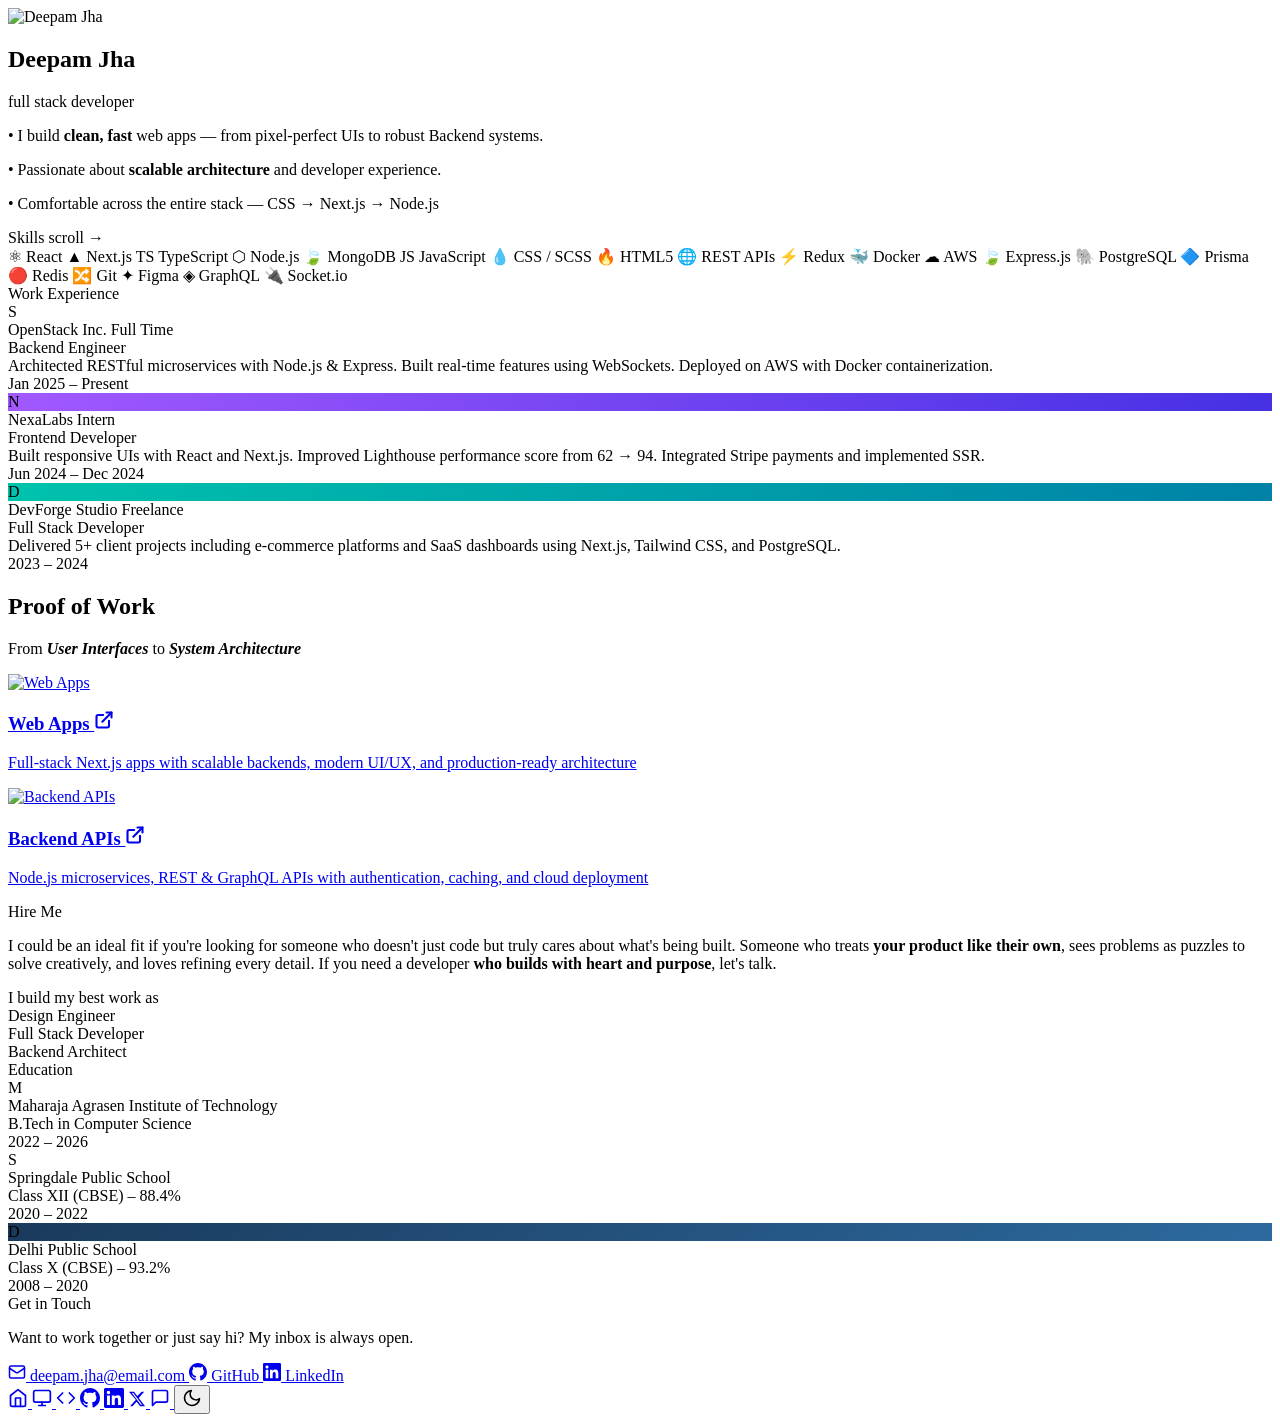
==== index.html @ 487c2f8c "feat: add index.html — portfolio main page structure" ====
<!DOCTYPE html>
<html lang="en">
<head>
  <meta charset="UTF-8" />
  <meta name="viewport" content="width=device-width, initial-scale=1.0"/>
  <title>Deepam Jha – Full Stack Developer</title>
  <meta name="description" content="Deepam Jha – Full Stack Developer specializing in CSS, React, Next.js, Node.js, and backend systems. Building clean, fast, and scalable web experiences."/>
  <link rel="preconnect" href="https://fonts.googleapis.com"/>
  <link rel="preconnect" href="https://fonts.gstatic.com" crossorigin/>
  <link href="https://fonts.googleapis.com/css2?family=Inter:wght@300;400;500;600;700;800;900&family=JetBrains+Mono:wght@400;500;600&display=swap" rel="stylesheet"/>
  <link rel="stylesheet" href="style.css"/>
</head>
<body>

  <!-- ===== BACKGROUND GRID ===== -->
  <div class="bg-grid"></div>

  <!-- ===== MAIN CONTAINER ===== -->
  <main class="container" id="home">

    <!-- ===== HERO SECTION ===== -->
    <section class="card hero-section" id="about">
      <div class="hero-top">
        <div class="avatar-wrap">
          <img src="avatar.jpg" alt="Deepam Jha" class="avatar"/>
          <div class="avatar-ring"></div>
        </div>
        <div class="hero-info">
          <h1 class="hero-name">Deepam Jha</h1>
          <p class="hero-role">full stack developer</p>
        </div>
      </div>

      <div class="hero-bio">
        <p>• I build <strong>clean, fast</strong> web apps — from pixel-perfect UIs to robust <span class="badge-inline">Backend</span> systems.</p>
        <p>• Passionate about <strong>scalable architecture</strong> and developer experience.</p>
        <p>• Comfortable across the entire stack — <span class="badge-inline badge-purple">CSS → Next.js → Node.js</span></p>
      </div>

      <div class="divider"></div>

      <!-- Skills -->
      <div class="skills-section" id="skills">
        <div class="skills-header">
          <span class="section-label">Skills</span>
          <span class="skills-scroll-hint">scroll →</span>
        </div>
        <div class="skills-grid">
          <span class="skill-tag" style="--c:#61dafb">⚛ React</span>
          <span class="skill-tag" style="--c:#fff">▲ Next.js</span>
          <span class="skill-tag" style="--c:#3178c6">TS TypeScript</span>
          <span class="skill-tag" style="--c:#68a063">⬡ Node.js</span>
          <span class="skill-tag" style="--c:#4ea94b">🍃 MongoDB</span>
          <span class="skill-tag" style="--c:#f7df1e">JS JavaScript</span>
          <span class="skill-tag" style="--c:#38bdf8">💧 CSS / SCSS</span>
          <span class="skill-tag" style="--c:#e34c26">🔥 HTML5</span>
          <span class="skill-tag" style="--c:#ff6b6b">🌐 REST APIs</span>
          <span class="skill-tag" style="--c:#764abc">⚡ Redux</span>
          <span class="skill-tag" style="--c:#00d8ff">🐳 Docker</span>
          <span class="skill-tag" style="--c:#ff9900">☁ AWS</span>
          <span class="skill-tag" style="--c:#47a248">🍃 Express.js</span>
          <span class="skill-tag" style="--c:#336791">🐘 PostgreSQL</span>
          <span class="skill-tag" style="--c:#00c3ad">🔷 Prisma</span>
          <span class="skill-tag" style="--c:#c0392b">🔴 Redis</span>
          <span class="skill-tag" style="--c:#f05032">🔀 Git</span>
          <span class="skill-tag" style="--c:#a259ff">✦ Figma</span>
          <span class="skill-tag" style="--c:#fff">◈ GraphQL</span>
          <span class="skill-tag" style="--c:#25d1da">🔌 Socket.io</span>
        </div>
      </div>

      <div class="divider"></div>

      <!-- Work Experience -->
      <div class="exp-section" id="experience">
        <span class="section-label">Work Experience</span>
        <div class="exp-list">

          <div class="exp-item">
            <div class="exp-logo">
              <span class="exp-logo-text">S</span>
            </div>
            <div class="exp-details">
              <div class="exp-header">
                <span class="exp-company">OpenStack Inc.</span>
                <span class="exp-type">Full Time</span>
              </div>
              <div class="exp-role">Backend Engineer</div>
              <div class="exp-desc">Architected RESTful microservices with Node.js & Express. Built real-time features using WebSockets. Deployed on AWS with Docker containerization.</div>
              <div class="exp-date">Jan 2025 – Present</div>
            </div>
          </div>

          <div class="exp-item">
            <div class="exp-logo" style="background:linear-gradient(135deg,#a259ff,#4530e4)">
              <span class="exp-logo-text">N</span>
            </div>
            <div class="exp-details">
              <div class="exp-header">
                <span class="exp-company">NexaLabs</span>
                <span class="exp-type">Intern</span>
              </div>
              <div class="exp-role">Frontend Developer</div>
              <div class="exp-desc">Built responsive UIs with React and Next.js. Improved Lighthouse performance score from 62 → 94. Integrated Stripe payments and implemented SSR.</div>
              <div class="exp-date">Jun 2024 – Dec 2024</div>
            </div>
          </div>

          <div class="exp-item">
            <div class="exp-logo" style="background:linear-gradient(135deg,#00c3ad,#0081a7)">
              <span class="exp-logo-text">D</span>
            </div>
            <div class="exp-details">
              <div class="exp-header">
                <span class="exp-company">DevForge Studio</span>
                <span class="exp-type">Freelance</span>
              </div>
              <div class="exp-role">Full Stack Developer</div>
              <div class="exp-desc">Delivered 5+ client projects including e-commerce platforms and SaaS dashboards using Next.js, Tailwind CSS, and PostgreSQL.</div>
              <div class="exp-date">2023 – 2024</div>
            </div>
          </div>

        </div>
      </div>
    </section>

    <!-- ===== PROOF OF WORK ===== -->
    <section class="proof-section" id="projects">
      <div class="proof-header">
        <h2 class="proof-title">Proof of Work</h2>
        <p class="proof-sub">From <em><strong>User Interfaces</strong></em> to <em><strong>System Architecture</strong></em></p>
      </div>

      <div class="proof-grid">
        <a href="projects.html" class="proof-card proof-card-1">
          <img src="project1.jpg" alt="Web Apps" class="proof-img"/>
          <div class="proof-card-content">
            <h3 class="proof-card-title">Web Apps <svg xmlns="http://www.w3.org/2000/svg" width="20" height="20" viewBox="0 0 24 24" fill="none" stroke="currentColor" stroke-width="2.5" stroke-linecap="round" stroke-linejoin="round"><path d="M18 13v6a2 2 0 01-2 2H5a2 2 0 01-2-2V8a2 2 0 012-2h6"/><polyline points="15 3 21 3 21 9"/><line x1="10" y1="14" x2="21" y2="3"/></svg></h3>
            <p class="proof-card-desc">Full-stack Next.js apps with scalable backends, modern UI/UX, and production-ready architecture</p>
          </div>
        </a>

        <a href="projects.html" class="proof-card proof-card-2">
          <img src="project2.jpg" alt="Backend APIs" class="proof-img"/>
          <div class="proof-card-content proof-card-content-right">
            <h3 class="proof-card-title">Backend APIs <svg xmlns="http://www.w3.org/2000/svg" width="20" height="20" viewBox="0 0 24 24" fill="none" stroke="currentColor" stroke-width="2.5" stroke-linecap="round" stroke-linejoin="round"><path d="M18 13v6a2 2 0 01-2 2H5a2 2 0 01-2-2V8a2 2 0 012-2h6"/><polyline points="15 3 21 3 21 9"/><line x1="10" y1="14" x2="21" y2="3"/></svg></h3>
            <p class="proof-card-desc">Node.js microservices, REST & GraphQL APIs with authentication, caching, and cloud deployment</p>
          </div>
        </a>
      </div>
    </section>

    <!-- ===== HIRE ME ===== -->
    <section class="card hire-section" id="hire">
      <span class="section-label">Hire Me</span>
      <p class="hire-text">
        I could be an ideal fit if you're looking for someone who doesn't just code but truly cares about what's being built. Someone who treats
        <strong>your product like their own</strong>, sees problems as puzzles to solve creatively, and loves refining every detail. If you need a developer
        <strong>who builds with heart and purpose</strong>, let's talk.
      </p>

      <div class="roles-diagram">
        <div class="roles-center">
          <div class="roles-center-box">I build my best work as</div>
        </div>
        <div class="roles-lines">
          <div class="role-line">
            <div class="role-connector"></div>
            <div class="role-box role-box-1">Design Engineer</div>
          </div>
          <div class="role-line">
            <div class="role-connector"></div>
            <div class="role-box role-box-2">Full Stack Developer</div>
          </div>
          <div class="role-line">
            <div class="role-connector"></div>
            <div class="role-box role-box-3">Backend Architect</div>
          </div>
        </div>
      </div>
    </section>

    <!-- ===== EDUCATION ===== -->
    <section class="card edu-section" id="education">
      <span class="section-label">Education</span>
      <div class="edu-list">

        <div class="edu-item">
          <div class="edu-logo">
            <img src="https://upload.wikimedia.org/wikipedia/commons/thumb/3/3f/MAIT_logo.png/240px-MAIT_logo.png" alt="MAIT" class="edu-img" onerror="this.style.display='none';this.nextElementSibling.style.display='flex'"/>
            <span class="edu-fallback" style="display:none">M</span>
          </div>
          <div class="edu-details">
            <div class="edu-name">Maharaja Agrasen Institute of Technology</div>
            <div class="edu-desc">B.Tech in Computer Science</div>
          </div>
          <div class="edu-date">2022 – 2026</div>
        </div>

        <div class="edu-item">
          <div class="edu-logo edu-logo-plain">
            <span class="edu-fallback">S</span>
          </div>
          <div class="edu-details">
            <div class="edu-name">Springdale Public School</div>
            <div class="edu-desc">Class XII (CBSE) – 88.4%</div>
          </div>
          <div class="edu-date">2020 – 2022</div>
        </div>

        <div class="edu-item">
          <div class="edu-logo edu-logo-plain" style="background:linear-gradient(135deg,#1a3a5c,#2d6a9f)">
            <span class="edu-fallback">D</span>
          </div>
          <div class="edu-details">
            <div class="edu-name">Delhi Public School</div>
            <div class="edu-desc">Class X (CBSE) – 93.2%</div>
          </div>
          <div class="edu-date">2008 – 2020</div>
        </div>

      </div>
    </section>

    <!-- ===== CONTACT ===== -->
    <section class="card contact-section" id="contact">
      <span class="section-label">Get in Touch</span>
      <p class="contact-sub">Want to work together or just say hi? My inbox is always open.</p>
      <div class="contact-methods">
        <a href="mailto:deepam.jha@email.com" class="contact-btn" id="email-btn">
          <svg xmlns="http://www.w3.org/2000/svg" width="18" height="18" viewBox="0 0 24 24" fill="none" stroke="currentColor" stroke-width="2" stroke-linecap="round" stroke-linejoin="round"><rect x="2" y="4" width="20" height="16" rx="2"/><path d="m22 7-8.97 5.7a1.94 1.94 0 01-2.06 0L2 7"/></svg>
          deepam.jha@email.com
        </a>
        <a href="https://github.com/deepamjha" target="_blank" class="contact-btn" id="github-contact-btn">
          <svg xmlns="http://www.w3.org/2000/svg" width="18" height="18" viewBox="0 0 24 24" fill="currentColor"><path d="M12 0c-6.626 0-12 5.373-12 12 0 5.302 3.438 9.8 8.207 11.387.599.111.793-.261.793-.577v-2.234c-3.338.726-4.033-1.416-4.033-1.416-.546-1.387-1.333-1.756-1.333-1.756-1.089-.745.083-.729.083-.729 1.205.084 1.839 1.237 1.839 1.237 1.07 1.834 2.807 1.304 3.492.997.107-.775.418-1.305.762-1.604-2.665-.305-5.467-1.334-5.467-5.931 0-1.311.469-2.381 1.236-3.221-.124-.303-.535-1.524.117-3.176 0 0 1.008-.322 3.301 1.23.957-.266 1.983-.399 3.003-.404 1.02.005 2.047.138 3.006.404 2.291-1.552 3.297-1.23 3.297-1.23.653 1.653.242 2.874.118 3.176.77.84 1.235 1.911 1.235 3.221 0 4.609-2.807 5.624-5.479 5.921.43.372.823 1.102.823 2.222v3.293c0 .319.192.694.801.576 4.765-1.589 8.199-6.086 8.199-11.386 0-6.627-5.373-12-12-12z"/></svg>
          GitHub
        </a>
        <a href="https://linkedin.com/in/deepamjha" target="_blank" class="contact-btn" id="linkedin-contact-btn">
          <svg xmlns="http://www.w3.org/2000/svg" width="18" height="18" viewBox="0 0 24 24" fill="currentColor"><path d="M20.447 20.452h-3.554v-5.569c0-1.328-.027-3.037-1.852-3.037-1.853 0-2.136 1.445-2.136 2.939v5.667H9.351V9h3.414v1.561h.046c.477-.9 1.637-1.85 3.37-1.85 3.601 0 4.267 2.37 4.267 5.455v6.286zM5.337 7.433c-1.144 0-2.063-.926-2.063-2.065 0-1.138.92-2.063 2.063-2.063 1.14 0 2.064.925 2.064 2.063 0 1.139-.925 2.065-2.064 2.065zm1.782 13.019H3.555V9h3.564v11.452zM22.225 0H1.771C.792 0 0 .774 0 1.729v20.542C0 23.227.792 24 1.771 24h20.451C23.2 24 24 23.227 24 22.271V1.729C24 .774 23.2 0 22.222 0h.003z"/></svg>
          LinkedIn
        </a>
      </div>
    </section>

    <div class="footer-spacer"></div>

  </main>

  <!-- ===== BOTTOM NAV ===== -->
  <nav class="bottom-nav" id="bottom-nav">
    <a href="#home" class="nav-item active" id="nav-home" title="Home">
      <svg xmlns="http://www.w3.org/2000/svg" width="20" height="20" viewBox="0 0 24 24" fill="none" stroke="currentColor" stroke-width="2" stroke-linecap="round" stroke-linejoin="round"><path d="m3 9 9-7 9 7v11a2 2 0 0 1-2 2H5a2 2 0 0 1-2-2z"/><polyline points="9 22 9 12 15 12 15 22"/></svg>
    </a>
    <a href="#skills" class="nav-item" id="nav-skills" title="Skills">
      <svg xmlns="http://www.w3.org/2000/svg" width="20" height="20" viewBox="0 0 24 24" fill="none" stroke="currentColor" stroke-width="2" stroke-linecap="round" stroke-linejoin="round"><rect x="2" y="3" width="20" height="14" rx="2"/><path d="M8 21h8M12 17v4"/></svg>
    </a>
    <a href="projects.html" class="nav-item" id="nav-projects" title="Projects">
      <svg xmlns="http://www.w3.org/2000/svg" width="20" height="20" viewBox="0 0 24 24" fill="none" stroke="currentColor" stroke-width="2" stroke-linecap="round" stroke-linejoin="round"><polyline points="16 18 22 12 16 6"/><polyline points="8 6 2 12 8 18"/></svg>
    </a>
    <a href="https://github.com/deepamjha" target="_blank" class="nav-item" id="nav-github" title="GitHub">
      <svg xmlns="http://www.w3.org/2000/svg" width="20" height="20" viewBox="0 0 24 24" fill="currentColor"><path d="M12 0c-6.626 0-12 5.373-12 12 0 5.302 3.438 9.8 8.207 11.387.599.111.793-.261.793-.577v-2.234c-3.338.726-4.033-1.416-4.033-1.416-.546-1.387-1.333-1.756-1.333-1.756-1.089-.745.083-.729.083-.729 1.205.084 1.839 1.237 1.839 1.237 1.07 1.834 2.807 1.304 3.492.997.107-.775.418-1.305.762-1.604-2.665-.305-5.467-1.334-5.467-5.931 0-1.311.469-2.381 1.236-3.221-.124-.303-.535-1.524.117-3.176 0 0 1.008-.322 3.301 1.23.957-.266 1.983-.399 3.003-.404 1.02.005 2.047.138 3.006.404 2.291-1.552 3.297-1.23 3.297-1.23.653 1.653.242 2.874.118 3.176.77.84 1.235 1.911 1.235 3.221 0 4.609-2.807 5.624-5.479 5.921.43.372.823 1.102.823 2.222v3.293c0 .319.192.694.801.576 4.765-1.589 8.199-6.086 8.199-11.386 0-6.627-5.373-12-12-12z"/></svg>
    </a>
    <a href="https://linkedin.com/in/deepamjha" target="_blank" class="nav-item" id="nav-linkedin" title="LinkedIn">
      <svg xmlns="http://www.w3.org/2000/svg" width="20" height="20" viewBox="0 0 24 24" fill="currentColor"><path d="M20.447 20.452h-3.554v-5.569c0-1.328-.027-3.037-1.852-3.037-1.853 0-2.136 1.445-2.136 2.939v5.667H9.351V9h3.414v1.561h.046c.477-.9 1.637-1.85 3.37-1.85 3.601 0 4.267 2.37 4.267 5.455v6.286zM5.337 7.433c-1.144 0-2.063-.926-2.063-2.065 0-1.138.92-2.063 2.063-2.063 1.14 0 2.064.925 2.064 2.063 0 1.139-.925 2.065-2.064 2.065zm1.782 13.019H3.555V9h3.564v11.452zM22.225 0H1.771C.792 0 0 .774 0 1.729v20.542C0 23.227.792 24 1.771 24h20.451C23.2 24 24 23.227 24 22.271V1.729C24 .774 23.2 0 22.222 0h.003z"/></svg>
    </a>
    <a href="https://twitter.com/deepamjha" target="_blank" class="nav-item" id="nav-twitter" title="Twitter / X">
      <svg xmlns="http://www.w3.org/2000/svg" width="18" height="18" viewBox="0 0 24 24" fill="currentColor"><path d="M18.244 2.25h3.308l-7.227 8.26 8.502 11.24H16.17l-4.714-6.231-5.401 6.231H2.746l7.73-8.835L1.254 2.25H8.08l4.259 5.632zm-1.161 17.52h1.833L7.084 4.126H5.117z"/></svg>
    </a>
    <a href="#contact" class="nav-item" id="nav-contact" title="Contact">
      <svg xmlns="http://www.w3.org/2000/svg" width="20" height="20" viewBox="0 0 24 24" fill="none" stroke="currentColor" stroke-width="2" stroke-linecap="round" stroke-linejoin="round"><path d="M21 15a2 2 0 0 1-2 2H7l-4 4V5a2 2 0 0 1 2-2h14a2 2 0 0 1 2 2z"/></svg>
    </a>
    <button class="nav-item nav-theme" id="theme-toggle" title="Toggle Theme" onclick="toggleTheme()">
      <svg xmlns="http://www.w3.org/2000/svg" width="20" height="20" viewBox="0 0 24 24" fill="none" stroke="currentColor" stroke-width="2" stroke-linecap="round" stroke-linejoin="round"><path d="M21 12.79A9 9 0 1 1 11.21 3 7 7 0 0 0 21 12.79z"/></svg>
    </button>
  </nav>

  <script src="main.js"></script>
</body>
</html>
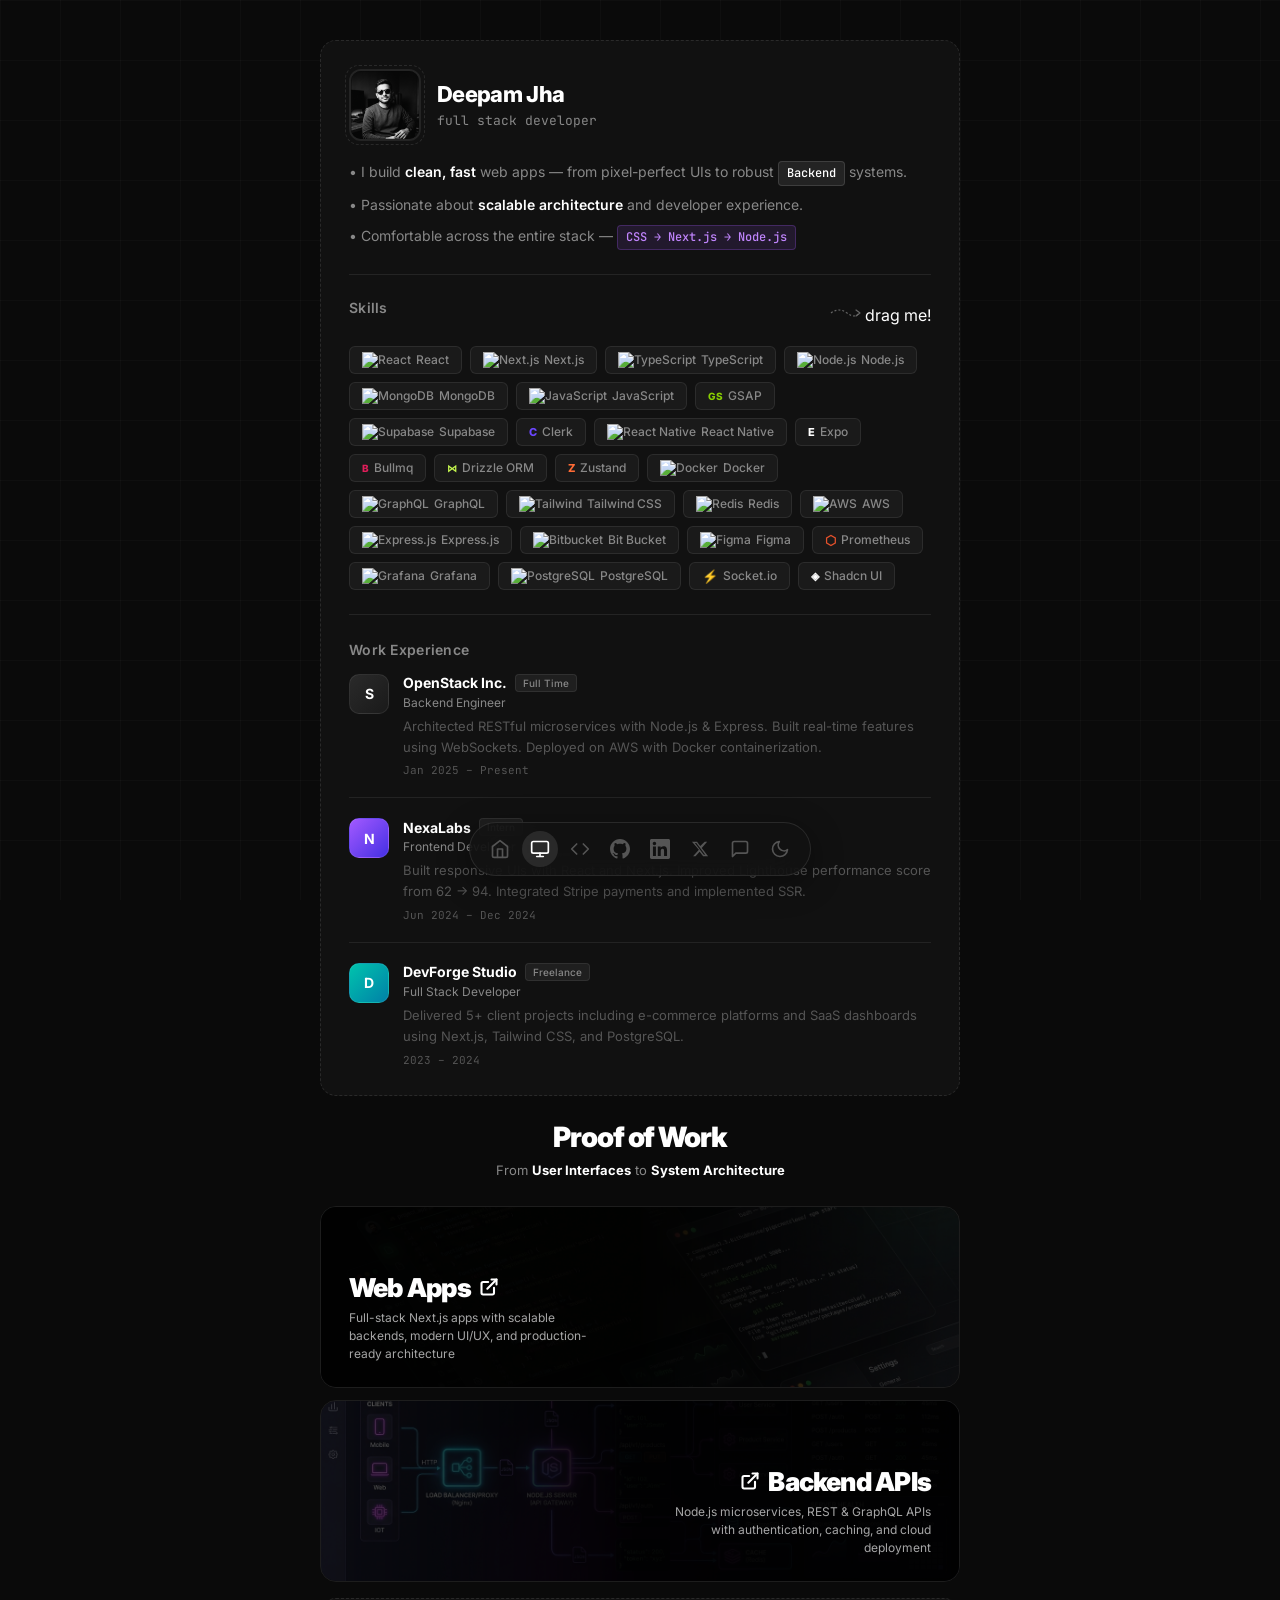
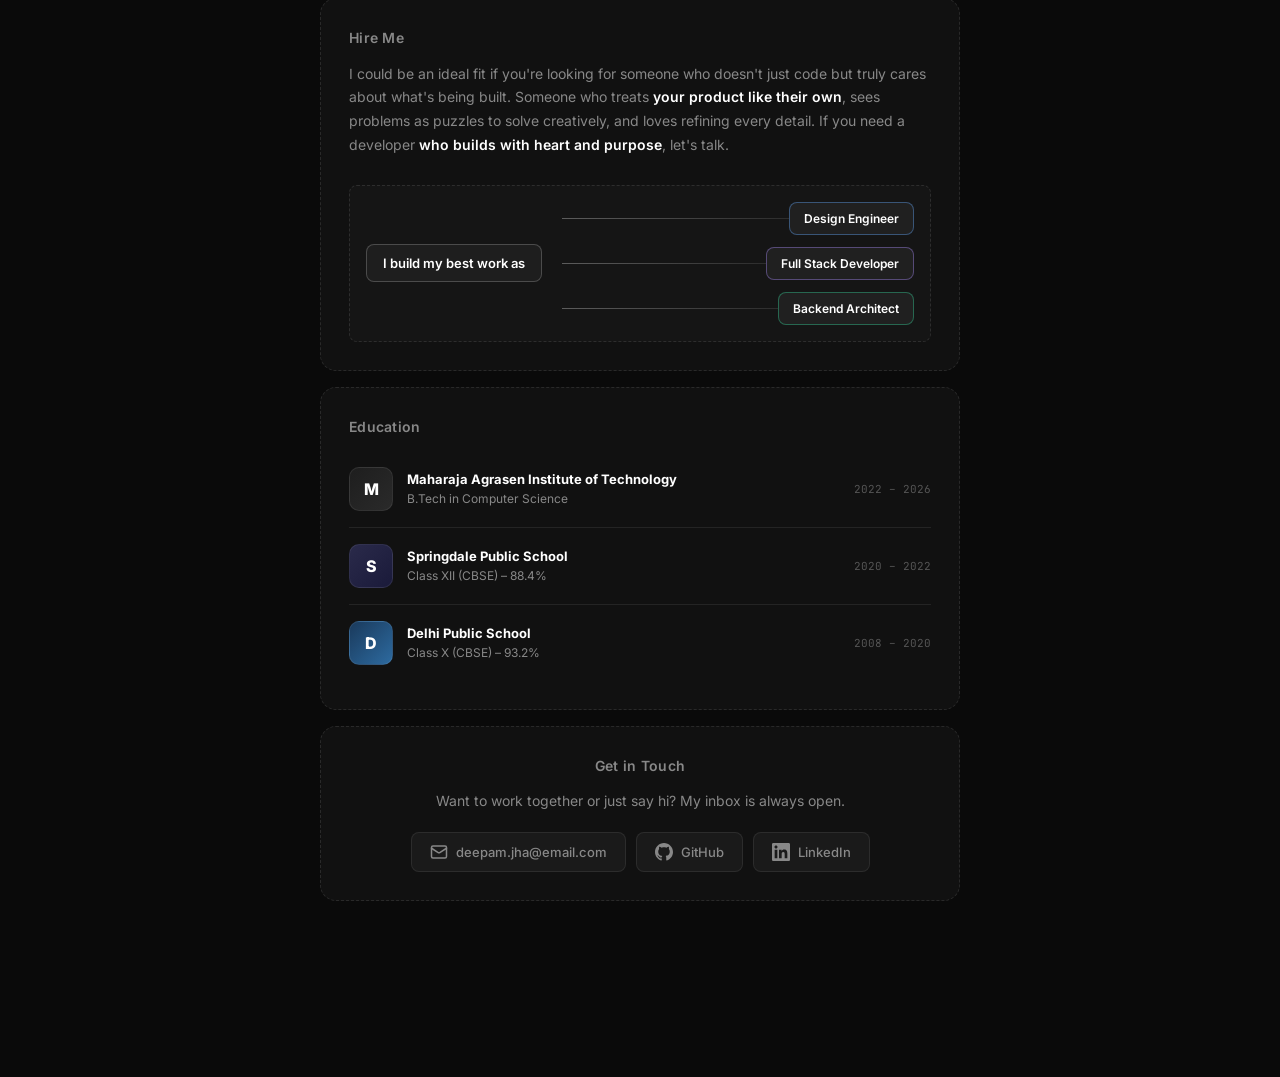
==== commit 7ae1ad6a: "feat(skills): update skill tags to match design — 27 skills with real icons + drag-me hint" ====
--- a/index.html
+++ b/index.html
@@ -43,29 +43,93 @@
       <div class="skills-section" id="skills">
         <div class="skills-header">
           <span class="section-label">Skills</span>
-          <span class="skills-scroll-hint">scroll →</span>
-        </div>
-        <div class="skills-grid">
-          <span class="skill-tag" style="--c:#61dafb">⚛ React</span>
-          <span class="skill-tag" style="--c:#fff">▲ Next.js</span>
-          <span class="skill-tag" style="--c:#3178c6">TS TypeScript</span>
-          <span class="skill-tag" style="--c:#68a063">⬡ Node.js</span>
-          <span class="skill-tag" style="--c:#4ea94b">🍃 MongoDB</span>
-          <span class="skill-tag" style="--c:#f7df1e">JS JavaScript</span>
-          <span class="skill-tag" style="--c:#38bdf8">💧 CSS / SCSS</span>
-          <span class="skill-tag" style="--c:#e34c26">🔥 HTML5</span>
-          <span class="skill-tag" style="--c:#ff6b6b">🌐 REST APIs</span>
-          <span class="skill-tag" style="--c:#764abc">⚡ Redux</span>
-          <span class="skill-tag" style="--c:#00d8ff">🐳 Docker</span>
-          <span class="skill-tag" style="--c:#ff9900">☁ AWS</span>
-          <span class="skill-tag" style="--c:#47a248">🍃 Express.js</span>
-          <span class="skill-tag" style="--c:#336791">🐘 PostgreSQL</span>
-          <span class="skill-tag" style="--c:#00c3ad">🔷 Prisma</span>
-          <span class="skill-tag" style="--c:#c0392b">🔴 Redis</span>
-          <span class="skill-tag" style="--c:#f05032">🔀 Git</span>
-          <span class="skill-tag" style="--c:#a259ff">✦ Figma</span>
-          <span class="skill-tag" style="--c:#fff">◈ GraphQL</span>
-          <span class="skill-tag" style="--c:#25d1da">🔌 Socket.io</span>
+          <span class="skills-drag-hint">
+            <svg width="32" height="16" viewBox="0 0 32 16" fill="none" xmlns="http://www.w3.org/2000/svg"><path d="M2 8 Q10 2 18 8 Q26 14 30 8" stroke="#666" stroke-width="1.2" fill="none" stroke-dasharray="2 2"/><path d="M27 5 L31 8 L27 11" stroke="#666" stroke-width="1.2" stroke-linecap="round" stroke-linejoin="round"/></svg>
+            drag me!
+          </span>
+        </div>
+        <div class="skills-grid" id="skills-grid">
+          <div class="skill-tag" draggable="true" data-skill="React">
+            <img src="https://cdn.jsdelivr.net/gh/devicons/devicon/icons/react/react-original.svg" class="skill-icon" alt="React"/> React
+          </div>
+          <div class="skill-tag" draggable="true" data-skill="Next.js">
+            <img src="https://cdn.jsdelivr.net/gh/devicons/devicon/icons/nextjs/nextjs-original.svg" class="skill-icon skill-icon-invert" alt="Next.js"/> Next.js
+          </div>
+          <div class="skill-tag" draggable="true" data-skill="TypeScript">
+            <img src="https://cdn.jsdelivr.net/gh/devicons/devicon/icons/typescript/typescript-original.svg" class="skill-icon" alt="TypeScript"/> TypeScript
+          </div>
+          <div class="skill-tag" draggable="true" data-skill="Node.js">
+            <img src="https://cdn.jsdelivr.net/gh/devicons/devicon/icons/nodejs/nodejs-original.svg" class="skill-icon" alt="Node.js"/> Node.js
+          </div>
+          <div class="skill-tag" draggable="true" data-skill="MongoDB">
+            <img src="https://cdn.jsdelivr.net/gh/devicons/devicon/icons/mongodb/mongodb-original.svg" class="skill-icon" alt="MongoDB"/> MongoDB
+          </div>
+          <div class="skill-tag" draggable="true" data-skill="JavaScript">
+            <img src="https://cdn.jsdelivr.net/gh/devicons/devicon/icons/javascript/javascript-original.svg" class="skill-icon" alt="JavaScript"/> JavaScript
+          </div>
+          <div class="skill-tag" draggable="true" data-skill="GSAP">
+            <span class="skill-icon-text" style="color:#88ce02;font-weight:800;font-size:10px">GS</span> GSAP
+          </div>
+          <div class="skill-tag" draggable="true" data-skill="Supabase">
+            <img src="https://cdn.jsdelivr.net/gh/devicons/devicon/icons/supabase/supabase-original.svg" class="skill-icon" alt="Supabase"/> Supabase
+          </div>
+          <div class="skill-tag" draggable="true" data-skill="Clerk">
+            <span class="skill-icon-text" style="color:#6c47ff;font-weight:800;font-size:11px">C</span> Clerk
+          </div>
+          <div class="skill-tag" draggable="true" data-skill="React Native">
+            <img src="https://cdn.jsdelivr.net/gh/devicons/devicon/icons/react/react-original.svg" class="skill-icon" alt="React Native"/> React Native
+          </div>
+          <div class="skill-tag" draggable="true" data-skill="Expo">
+            <span class="skill-icon-text" style="color:#fff;font-weight:800;font-size:11px">E</span> Expo
+          </div>
+          <div class="skill-tag" draggable="true" data-skill="Bullmq">
+            <span class="skill-icon-text" style="color:#e01e5a;font-weight:800;font-size:10px">B</span> Bullmq
+          </div>
+          <div class="skill-tag" draggable="true" data-skill="Drizzle ORM">
+            <span class="skill-icon-text" style="color:#c5f74f;font-weight:800;font-size:10px">⋈</span> Drizzle ORM
+          </div>
+          <div class="skill-tag" draggable="true" data-skill="Zustand">
+            <span class="skill-icon-text" style="color:#ff6b35;font-weight:800;font-size:11px">Z</span> Zustand
+          </div>
+          <div class="skill-tag" draggable="true" data-skill="Docker">
+            <img src="https://cdn.jsdelivr.net/gh/devicons/devicon/icons/docker/docker-original.svg" class="skill-icon" alt="Docker"/> Docker
+          </div>
+          <div class="skill-tag" draggable="true" data-skill="GraphQL">
+            <img src="https://cdn.jsdelivr.net/gh/devicons/devicon/icons/graphql/graphql-plain.svg" class="skill-icon" alt="GraphQL"/> GraphQL
+          </div>
+          <div class="skill-tag" draggable="true" data-skill="Tailwind CSS">
+            <img src="https://cdn.jsdelivr.net/gh/devicons/devicon/icons/tailwindcss/tailwindcss-original.svg" class="skill-icon" alt="Tailwind"/> Tailwind CSS
+          </div>
+          <div class="skill-tag" draggable="true" data-skill="Redis">
+            <img src="https://cdn.jsdelivr.net/gh/devicons/devicon/icons/redis/redis-original.svg" class="skill-icon" alt="Redis"/> Redis
+          </div>
+          <div class="skill-tag" draggable="true" data-skill="AWS">
+            <img src="https://cdn.jsdelivr.net/gh/devicons/devicon/icons/amazonwebservices/amazonwebservices-plain-wordmark.svg" class="skill-icon skill-icon-invert" alt="AWS"/> AWS
+          </div>
+          <div class="skill-tag" draggable="true" data-skill="Express.js">
+            <img src="https://cdn.jsdelivr.net/gh/devicons/devicon/icons/express/express-original.svg" class="skill-icon skill-icon-invert" alt="Express.js"/> Express.js
+          </div>
+          <div class="skill-tag" draggable="true" data-skill="Bit Bucket">
+            <img src="https://cdn.jsdelivr.net/gh/devicons/devicon/icons/bitbucket/bitbucket-original.svg" class="skill-icon" alt="Bitbucket"/> Bit Bucket
+          </div>
+          <div class="skill-tag" draggable="true" data-skill="Figma">
+            <img src="https://cdn.jsdelivr.net/gh/devicons/devicon/icons/figma/figma-original.svg" class="skill-icon" alt="Figma"/> Figma
+          </div>
+          <div class="skill-tag" draggable="true" data-skill="Prometheus">
+            <span class="skill-icon-text" style="color:#e6522c;font-weight:800;font-size:13px">⬡</span> Prometheus
+          </div>
+          <div class="skill-tag" draggable="true" data-skill="Grafana">
+            <img src="https://cdn.jsdelivr.net/gh/devicons/devicon/icons/grafana/grafana-original.svg" class="skill-icon" alt="Grafana"/> Grafana
+          </div>
+          <div class="skill-tag" draggable="true" data-skill="PostgreSQL">
+            <img src="https://cdn.jsdelivr.net/gh/devicons/devicon/icons/postgresql/postgresql-original.svg" class="skill-icon" alt="PostgreSQL"/> PostgreSQL
+          </div>
+          <div class="skill-tag" draggable="true" data-skill="Socket.io">
+            <span class="skill-icon-text" style="color:#fff;font-weight:800;font-size:13px">⚡</span> Socket.io
+          </div>
+          <div class="skill-tag" draggable="true" data-skill="Shadcn UI">
+            <span class="skill-icon-text" style="color:#fff;font-weight:800;font-size:11px">◈</span> Shadcn UI
+          </div>
         </div>
       </div>
 
--- a/style.css
+++ b/style.css
@@ -0,0 +1,837 @@
+/* ===========================
+   DEEPAM JHA PORTFOLIO – CSS
+   =========================== */
+
+@import url('https://fonts.googleapis.com/css2?family=Inter:wght@300;400;500;600;700;800;900&family=JetBrains+Mono:wght@400;500;600&display=swap');
+
+/* ── CSS Variables ── */
+:root {
+  --bg: #0a0a0a;
+  --bg-card: #111111;
+  --bg-card-hover: #161616;
+  --border: rgba(255,255,255,0.08);
+  --border-dashed: rgba(255,255,255,0.1);
+  --text: #ffffff;
+  --text-muted: #888888;
+  --text-dim: #555555;
+  --accent: #ffffff;
+  --accent-glow: rgba(255,255,255,0.08);
+  --nav-bg: rgba(18,18,18,0.85);
+  --nav-border: rgba(255,255,255,0.1);
+  --radius: 16px;
+  --radius-sm: 8px;
+  --transition: 0.2s ease;
+}
+
+[data-theme="light"] {
+  --bg: #f5f5f0;
+  --bg-card: #ffffff;
+  --bg-card-hover: #fafafa;
+  --border: rgba(0,0,0,0.08);
+  --border-dashed: rgba(0,0,0,0.1);
+  --text: #0a0a0a;
+  --text-muted: #666666;
+  --text-dim: #999999;
+  --nav-bg: rgba(255,255,255,0.85);
+  --nav-border: rgba(0,0,0,0.1);
+  --accent-glow: rgba(0,0,0,0.04);
+}
+
+/* ── Reset & Base ── */
+*, *::before, *::after {
+  box-sizing: border-box;
+  margin: 0;
+  padding: 0;
+}
+
+html {
+  scroll-behavior: smooth;
+}
+
+body {
+  font-family: 'Inter', sans-serif;
+  background: var(--bg);
+  color: var(--text);
+  min-height: 100vh;
+  overflow-x: hidden;
+  transition: background 0.3s ease, color 0.3s ease;
+}
+
+/* ── Background Grid ── */
+.bg-grid {
+  position: fixed;
+  inset: 0;
+  background-image:
+    linear-gradient(rgba(255,255,255,0.025) 1px, transparent 1px),
+    linear-gradient(90deg, rgba(255,255,255,0.025) 1px, transparent 1px);
+  background-size: 60px 60px;
+  z-index: 0;
+  pointer-events: none;
+  transition: background-image 0.3s ease;
+}
+
+[data-theme="light"] .bg-grid {
+  background-image:
+    linear-gradient(rgba(0,0,0,0.04) 1px, transparent 1px),
+    linear-gradient(90deg, rgba(0,0,0,0.04) 1px, transparent 1px);
+}
+
+/* ── Layout Container ── */
+.container {
+  position: relative;
+  z-index: 1;
+  max-width: 680px;
+  margin: 0 auto;
+  padding: 40px 20px 140px;
+  display: flex;
+  flex-direction: column;
+  gap: 16px;
+}
+
+/* ── Cards ── */
+.card {
+  background: var(--bg-card);
+  border: 1px dashed var(--border-dashed);
+  border-radius: var(--radius);
+  padding: 28px;
+  transition: background var(--transition), border-color var(--transition);
+}
+
+.card:hover {
+  background: var(--bg-card-hover);
+}
+
+/* ── Section Labels ── */
+.section-label {
+  display: inline-block;
+  font-size: 14px;
+  font-weight: 600;
+  color: var(--text-muted);
+  letter-spacing: 0.02em;
+  margin-bottom: 16px;
+}
+
+/* ── Divider ── */
+.divider {
+  height: 1px;
+  background: var(--border);
+  margin: 24px 0;
+}
+
+/* ─────────────────────────────
+   HERO SECTION
+───────────────────────────── */
+.hero-section {}
+
+.hero-top {
+  display: flex;
+  align-items: center;
+  gap: 16px;
+  margin-bottom: 20px;
+}
+
+.avatar-wrap {
+  position: relative;
+  flex-shrink: 0;
+}
+
+.avatar {
+  width: 72px;
+  height: 72px;
+  border-radius: 12px;
+  object-fit: cover;
+  display: block;
+  border: 2px solid var(--border);
+}
+
+.avatar-ring {
+  position: absolute;
+  inset: -4px;
+  border-radius: 14px;
+  border: 1px dashed var(--border-dashed);
+  pointer-events: none;
+  animation: spin-slow 20s linear infinite;
+}
+
+@keyframes spin-slow {
+  to { transform: rotate(360deg); }
+}
+
+.hero-info {}
+
+.hero-name {
+  font-size: 22px;
+  font-weight: 800;
+  letter-spacing: -0.03em;
+  line-height: 1.2;
+  margin-bottom: 4px;
+}
+
+.hero-role {
+  font-size: 13px;
+  color: var(--text-muted);
+  font-family: 'JetBrains Mono', monospace;
+}
+
+.hero-bio {
+  display: flex;
+  flex-direction: column;
+  gap: 8px;
+}
+
+.hero-bio p {
+  font-size: 14px;
+  color: var(--text-muted);
+  line-height: 1.6;
+}
+
+.hero-bio strong {
+  color: var(--text);
+  font-weight: 600;
+}
+
+.badge-inline {
+  display: inline-block;
+  padding: 2px 8px;
+  background: rgba(255,255,255,0.08);
+  border: 1px solid rgba(255,255,255,0.12);
+  border-radius: 4px;
+  font-size: 12px;
+  font-family: 'JetBrains Mono', monospace;
+  color: var(--text);
+  font-weight: 500;
+}
+
+.badge-purple {
+  background: rgba(162,89,255,0.12);
+  border-color: rgba(162,89,255,0.25);
+  color: #c084fc;
+}
+
+/* ─────────────────────────────
+   SKILLS
+───────────────────────────── */
+.skills-section {}
+
+.skills-header {
+  display: flex;
+  align-items: center;
+  justify-content: space-between;
+  margin-bottom: 14px;
+}
+
+.skills-scroll-hint {
+  font-size: 11px;
+  color: var(--text-dim);
+  font-family: 'JetBrains Mono', monospace;
+}
+
+.skills-grid {
+  display: flex;
+  flex-wrap: wrap;
+  gap: 8px;
+}
+
+.skill-tag {
+  display: inline-flex;
+  align-items: center;
+  gap: 5px;
+  padding: 5px 12px;
+  border-radius: 6px;
+  font-size: 12px;
+  font-weight: 500;
+  background: rgba(255,255,255,0.04);
+  border: 1px solid var(--border);
+  color: var(--c, var(--text-muted));
+  cursor: default;
+  transition: transform var(--transition), background var(--transition), border-color var(--transition), box-shadow var(--transition);
+  user-select: none;
+}
+
+.skill-tag:hover {
+  transform: translateY(-2px);
+  background: rgba(255,255,255,0.08);
+  border-color: rgba(255,255,255,0.2);
+  box-shadow: 0 4px 12px rgba(0,0,0,0.3);
+}
+
+/* ─────────────────────────────
+   WORK EXPERIENCE
+───────────────────────────── */
+.exp-section {}
+
+.exp-list {
+  display: flex;
+  flex-direction: column;
+  gap: 20px;
+}
+
+.exp-item {
+  display: flex;
+  gap: 14px;
+  padding-bottom: 20px;
+  border-bottom: 1px solid var(--border);
+  animation: fade-in-up 0.5s ease both;
+}
+
+.exp-item:last-child {
+  border-bottom: none;
+  padding-bottom: 0;
+}
+
+.exp-logo {
+  width: 40px;
+  height: 40px;
+  border-radius: 10px;
+  background: linear-gradient(135deg, #2a2a2a, #1a1a1a);
+  border: 1px solid var(--border);
+  display: flex;
+  align-items: center;
+  justify-content: center;
+  flex-shrink: 0;
+}
+
+.exp-logo-text {
+  font-size: 14px;
+  font-weight: 700;
+  color: var(--text);
+}
+
+.exp-details {
+  flex: 1;
+  min-width: 0;
+}
+
+.exp-header {
+  display: flex;
+  align-items: center;
+  gap: 8px;
+  margin-bottom: 3px;
+}
+
+.exp-company {
+  font-size: 14px;
+  font-weight: 700;
+  color: var(--text);
+}
+
+.exp-type {
+  font-size: 10px;
+  padding: 2px 7px;
+  border-radius: 4px;
+  background: rgba(255,255,255,0.06);
+  border: 1px solid var(--border);
+  color: var(--text-muted);
+  font-weight: 500;
+}
+
+.exp-role {
+  font-size: 12px;
+  color: var(--text-muted);
+  margin-bottom: 6px;
+}
+
+.exp-desc {
+  font-size: 13px;
+  color: var(--text-dim);
+  line-height: 1.6;
+  margin-bottom: 6px;
+}
+
+.exp-date {
+  font-size: 11px;
+  color: var(--text-dim);
+  font-family: 'JetBrains Mono', monospace;
+}
+
+/* ─────────────────────────────
+   PROOF OF WORK
+───────────────────────────── */
+.proof-section {
+  display: flex;
+  flex-direction: column;
+  gap: 20px;
+}
+
+.proof-header {
+  text-align: center;
+  padding: 8px 0;
+}
+
+.proof-title {
+  font-size: 28px;
+  font-weight: 900;
+  letter-spacing: -0.04em;
+  margin-bottom: 8px;
+}
+
+.proof-sub {
+  font-size: 13px;
+  color: var(--text-muted);
+}
+
+.proof-sub em {
+  font-style: normal;
+}
+
+.proof-sub strong {
+  color: var(--text);
+}
+
+.proof-grid {
+  display: flex;
+  flex-direction: column;
+  gap: 12px;
+}
+
+.proof-card {
+  position: relative;
+  border-radius: var(--radius);
+  overflow: hidden;
+  border: 1px solid var(--border);
+  display: block;
+  text-decoration: none;
+  cursor: pointer;
+  transition: transform 0.25s ease, box-shadow 0.25s ease, border-color 0.25s ease;
+  min-height: 180px;
+}
+
+.proof-card:hover {
+  transform: translateY(-3px);
+  box-shadow: 0 16px 40px rgba(0,0,0,0.5);
+  border-color: rgba(255,255,255,0.2);
+}
+
+.proof-img {
+  width: 100%;
+  height: 100%;
+  object-fit: cover;
+  position: absolute;
+  inset: 0;
+  opacity: 0.4;
+  transition: opacity 0.25s ease;
+}
+
+.proof-card:hover .proof-img {
+  opacity: 0.5;
+}
+
+.proof-card-content {
+  position: relative;
+  z-index: 1;
+  padding: 24px 28px;
+  background: linear-gradient(to right, rgba(0,0,0,0.9) 50%, transparent);
+  min-height: 180px;
+  display: flex;
+  flex-direction: column;
+  justify-content: flex-end;
+}
+
+.proof-card-content-right {
+  background: linear-gradient(to left, rgba(0,0,0,0.9) 50%, transparent);
+  align-items: flex-end;
+  text-align: right;
+}
+
+.proof-card-title {
+  font-size: 26px;
+  font-weight: 900;
+  letter-spacing: -0.03em;
+  color: #fff;
+  display: flex;
+  align-items: center;
+  gap: 8px;
+  margin-bottom: 6px;
+}
+
+.proof-card-content-right .proof-card-title {
+  flex-direction: row-reverse;
+}
+
+.proof-card-desc {
+  font-size: 12px;
+  color: rgba(255,255,255,0.65);
+  line-height: 1.5;
+  max-width: 260px;
+}
+
+/* ─────────────────────────────
+   HIRE ME
+───────────────────────────── */
+.hire-section {}
+
+.hire-text {
+  font-size: 14px;
+  color: var(--text-muted);
+  line-height: 1.7;
+  margin-bottom: 28px;
+}
+
+.hire-text strong {
+  color: var(--text);
+  font-weight: 600;
+}
+
+.roles-diagram {
+  display: flex;
+  align-items: center;
+  gap: 20px;
+  padding: 16px;
+  background: rgba(255,255,255,0.02);
+  border: 1px dashed var(--border-dashed);
+  border-radius: var(--radius-sm);
+}
+
+.roles-center-box {
+  font-size: 13px;
+  font-weight: 600;
+  color: var(--text);
+  padding: 10px 16px;
+  border: 1.5px solid rgba(255,255,255,0.2);
+  border-radius: 8px;
+  white-space: nowrap;
+  background: rgba(255,255,255,0.04);
+}
+
+.roles-lines {
+  display: flex;
+  flex-direction: column;
+  gap: 12px;
+  flex: 1;
+}
+
+.role-line {
+  display: flex;
+  align-items: center;
+  gap: 0;
+}
+
+.role-connector {
+  flex: 1;
+  height: 1px;
+  background: linear-gradient(to right, rgba(255,255,255,0.3), rgba(255,255,255,0.1));
+  position: relative;
+}
+
+.role-box {
+  font-size: 12px;
+  font-weight: 600;
+  color: var(--text);
+  padding: 8px 14px;
+  border: 1.5px solid rgba(255,255,255,0.15);
+  border-radius: 8px;
+  background: rgba(255,255,255,0.05);
+  white-space: nowrap;
+  transition: border-color var(--transition), background var(--transition);
+}
+
+.role-box:hover {
+  border-color: rgba(255,255,255,0.35);
+  background: rgba(255,255,255,0.08);
+}
+
+.role-box-1 { border-color: rgba(96,165,250,0.4); }
+.role-box-2 { border-color: rgba(167,139,250,0.4); }
+.role-box-3 { border-color: rgba(52,211,153,0.4); }
+
+/* ─────────────────────────────
+   EDUCATION
+───────────────────────────── */
+.edu-section {}
+
+.edu-list {
+  display: flex;
+  flex-direction: column;
+  gap: 0;
+}
+
+.edu-item {
+  display: flex;
+  align-items: center;
+  gap: 14px;
+  padding: 16px 0;
+  border-bottom: 1px solid var(--border);
+}
+
+.edu-item:last-child {
+  border-bottom: none;
+}
+
+.edu-logo {
+  width: 44px;
+  height: 44px;
+  border-radius: 10px;
+  background: linear-gradient(135deg, #1e1e1e, #2a2a2a);
+  border: 1px solid var(--border);
+  display: flex;
+  align-items: center;
+  justify-content: center;
+  flex-shrink: 0;
+  overflow: hidden;
+}
+
+.edu-logo-plain {
+  background: linear-gradient(135deg, #2a2a4a, #1a1a3a);
+}
+
+.edu-img {
+  width: 100%;
+  height: 100%;
+  object-fit: cover;
+}
+
+.edu-fallback {
+  font-size: 16px;
+  font-weight: 800;
+  color: var(--text);
+}
+
+.edu-details {
+  flex: 1;
+  min-width: 0;
+}
+
+.edu-name {
+  font-size: 13px;
+  font-weight: 700;
+  color: var(--text);
+  margin-bottom: 3px;
+  line-height: 1.3;
+}
+
+.edu-desc {
+  font-size: 12px;
+  color: var(--text-muted);
+}
+
+.edu-date {
+  font-size: 11px;
+  color: var(--text-dim);
+  font-family: 'JetBrains Mono', monospace;
+  white-space: nowrap;
+}
+
+/* ─────────────────────────────
+   CONTACT
+───────────────────────────── */
+.contact-section {
+  text-align: center;
+}
+
+.contact-sub {
+  font-size: 14px;
+  color: var(--text-muted);
+  margin-bottom: 20px;
+  line-height: 1.6;
+}
+
+.contact-methods {
+  display: flex;
+  flex-wrap: wrap;
+  gap: 10px;
+  justify-content: center;
+}
+
+.contact-btn {
+  display: inline-flex;
+  align-items: center;
+  gap: 8px;
+  padding: 10px 18px;
+  border-radius: 8px;
+  border: 1px solid var(--border);
+  background: rgba(255,255,255,0.04);
+  color: var(--text-muted);
+  font-size: 13px;
+  font-weight: 500;
+  text-decoration: none;
+  transition: all var(--transition);
+}
+
+.contact-btn:hover {
+  border-color: rgba(255,255,255,0.25);
+  color: var(--text);
+  background: rgba(255,255,255,0.08);
+  transform: translateY(-2px);
+}
+
+/* ─────────────────────────────
+   BOTTOM NAV
+───────────────────────────── */
+.bottom-nav {
+  position: fixed;
+  bottom: 24px;
+  left: 50%;
+  transform: translateX(-50%);
+  z-index: 100;
+  display: flex;
+  align-items: center;
+  gap: 4px;
+  padding: 8px 12px;
+  background: var(--nav-bg);
+  border: 1px solid var(--nav-border);
+  border-radius: 50px;
+  backdrop-filter: blur(20px);
+  -webkit-backdrop-filter: blur(20px);
+  box-shadow: 0 8px 32px rgba(0,0,0,0.4);
+  transition: background 0.3s ease, border-color 0.3s ease;
+}
+
+.nav-item {
+  width: 36px;
+  height: 36px;
+  border-radius: 50%;
+  display: flex;
+  align-items: center;
+  justify-content: center;
+  color: var(--text-dim);
+  text-decoration: none;
+  cursor: pointer;
+  background: transparent;
+  border: none;
+  font-size: 0;
+  transition: color var(--transition), background var(--transition), transform var(--transition);
+  position: relative;
+}
+
+.nav-item:hover {
+  color: var(--text);
+  background: rgba(255,255,255,0.08);
+  transform: translateY(-2px);
+}
+
+.nav-item.active {
+  color: var(--text);
+  background: rgba(255,255,255,0.1);
+}
+
+.nav-item svg {
+  display: block;
+}
+
+/* Tooltip */
+.nav-item::after {
+  content: attr(title);
+  position: absolute;
+  bottom: calc(100% + 8px);
+  left: 50%;
+  transform: translateX(-50%);
+  background: rgba(30,30,30,0.95);
+  color: #fff;
+  font-size: 11px;
+  font-weight: 500;
+  padding: 4px 8px;
+  border-radius: 5px;
+  white-space: nowrap;
+  pointer-events: none;
+  opacity: 0;
+  transition: opacity 0.15s ease, transform 0.15s ease;
+  transform: translateX(-50%) translateY(4px);
+  font-family: 'Inter', sans-serif;
+  border: 1px solid rgba(255,255,255,0.1);
+}
+
+.nav-item:hover::after {
+  opacity: 1;
+  transform: translateX(-50%) translateY(0);
+}
+
+/* ─────────────────────────────
+   FOOTER SPACER
+───────────────────────────── */
+.footer-spacer {
+  height: 20px;
+}
+
+/* ─────────────────────────────
+   ANIMATIONS
+───────────────────────────── */
+@keyframes fade-in-up {
+  from {
+    opacity: 0;
+    transform: translateY(16px);
+  }
+  to {
+    opacity: 1;
+    transform: translateY(0);
+  }
+}
+
+.card {
+  animation: fade-in-up 0.4s ease both;
+}
+
+.card:nth-child(1) { animation-delay: 0.05s; }
+.card:nth-child(2) { animation-delay: 0.1s; }
+.card:nth-child(3) { animation-delay: 0.15s; }
+.card:nth-child(4) { animation-delay: 0.2s; }
+
+/* ─────────────────────────────
+   RESPONSIVE
+───────────────────────────── */
+@media (max-width: 480px) {
+  .container {
+    padding: 20px 12px 140px;
+  }
+
+  .card {
+    padding: 20px;
+  }
+
+  .hero-name {
+    font-size: 18px;
+  }
+
+  .proof-card-title {
+    font-size: 20px;
+  }
+
+  .roles-diagram {
+    flex-direction: column;
+    align-items: stretch;
+    gap: 12px;
+  }
+
+  .roles-center-box {
+    text-align: center;
+  }
+
+  .role-line {
+    justify-content: flex-end;
+  }
+
+  .role-connector {
+    display: none;
+  }
+
+  .bottom-nav {
+    bottom: 12px;
+    gap: 2px;
+    padding: 6px 8px;
+  }
+
+  .nav-item {
+    width: 32px;
+    height: 32px;
+  }
+
+  .edu-date {
+    display: none;
+  }
+}
+
+/* ─────────────────────────────
+   SCROLLBAR
+───────────────────────────── */
+::-webkit-scrollbar {
+  width: 4px;
+}
+::-webkit-scrollbar-track {
+  background: transparent;
+}
+::-webkit-scrollbar-thumb {
+  background: rgba(255,255,255,0.1);
+  border-radius: 4px;
+}
+::-webkit-scrollbar-thumb:hover {
+  background: rgba(255,255,255,0.2);
+}
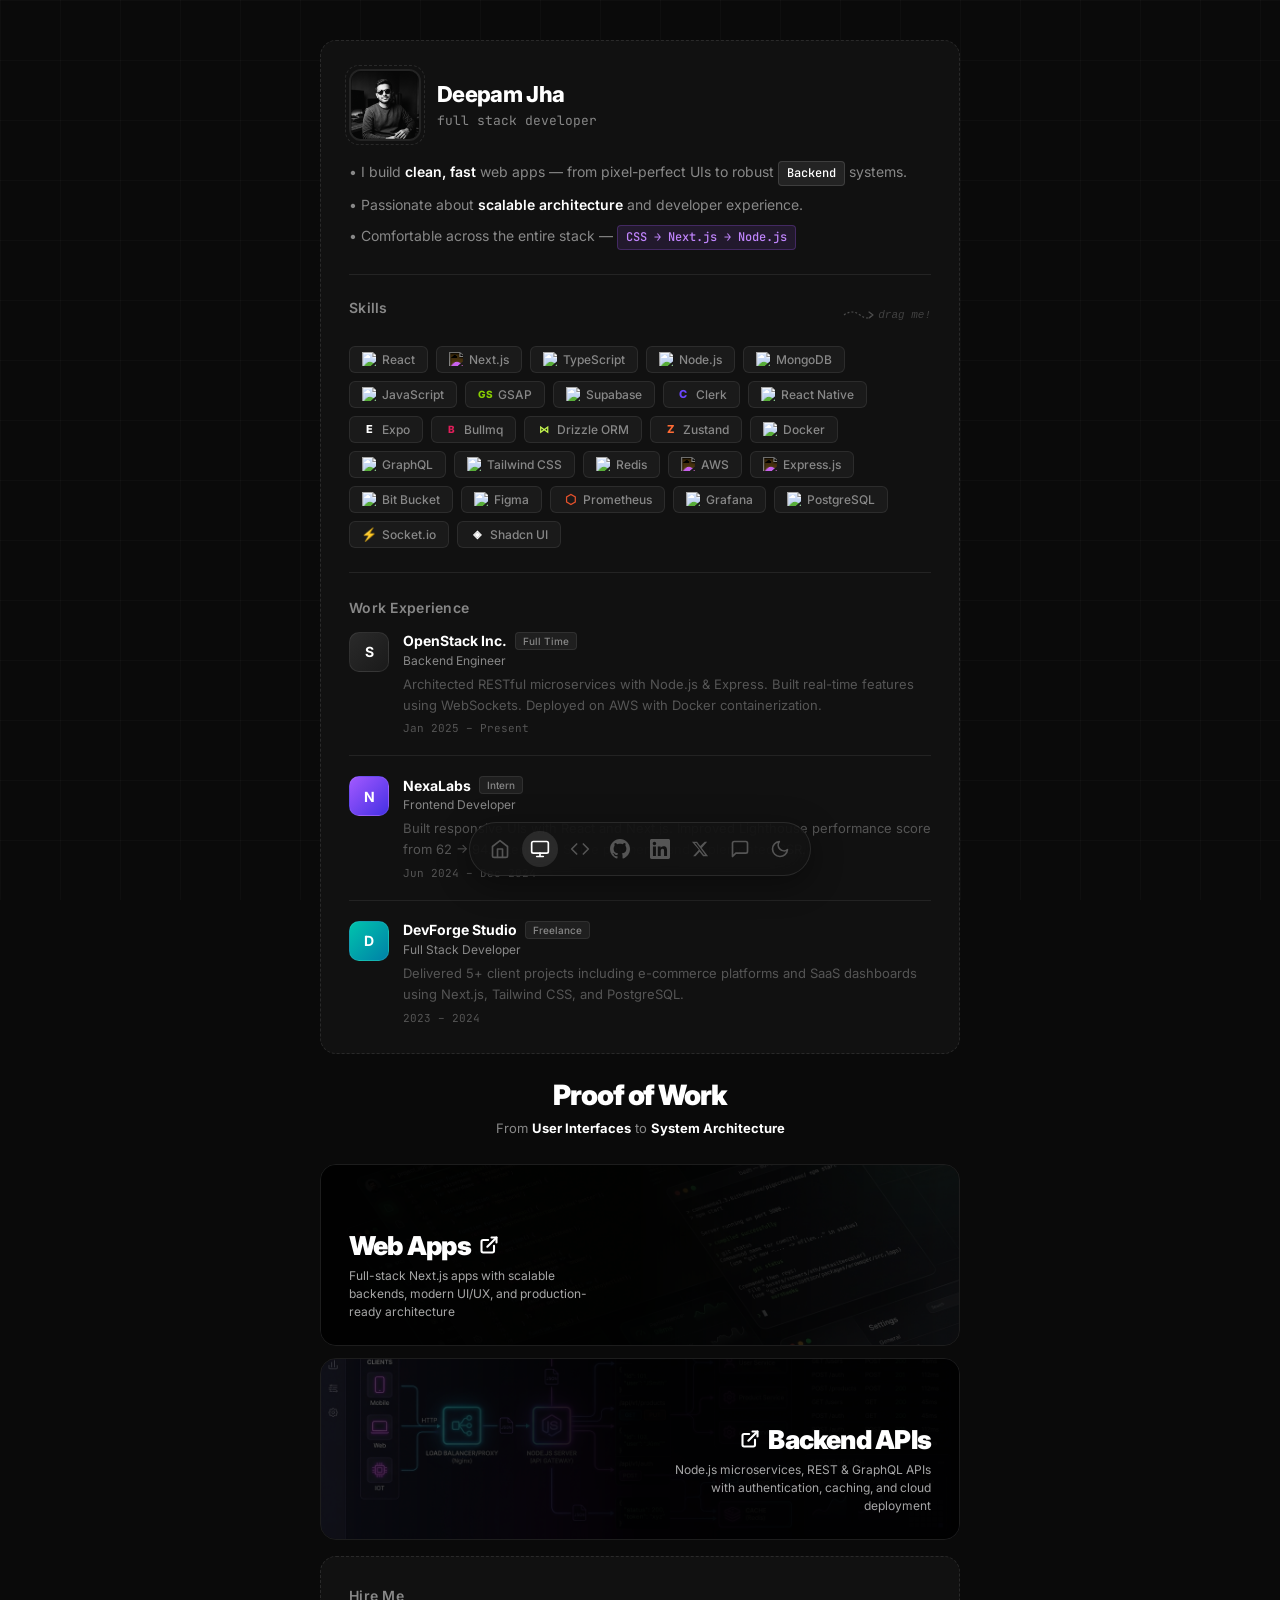
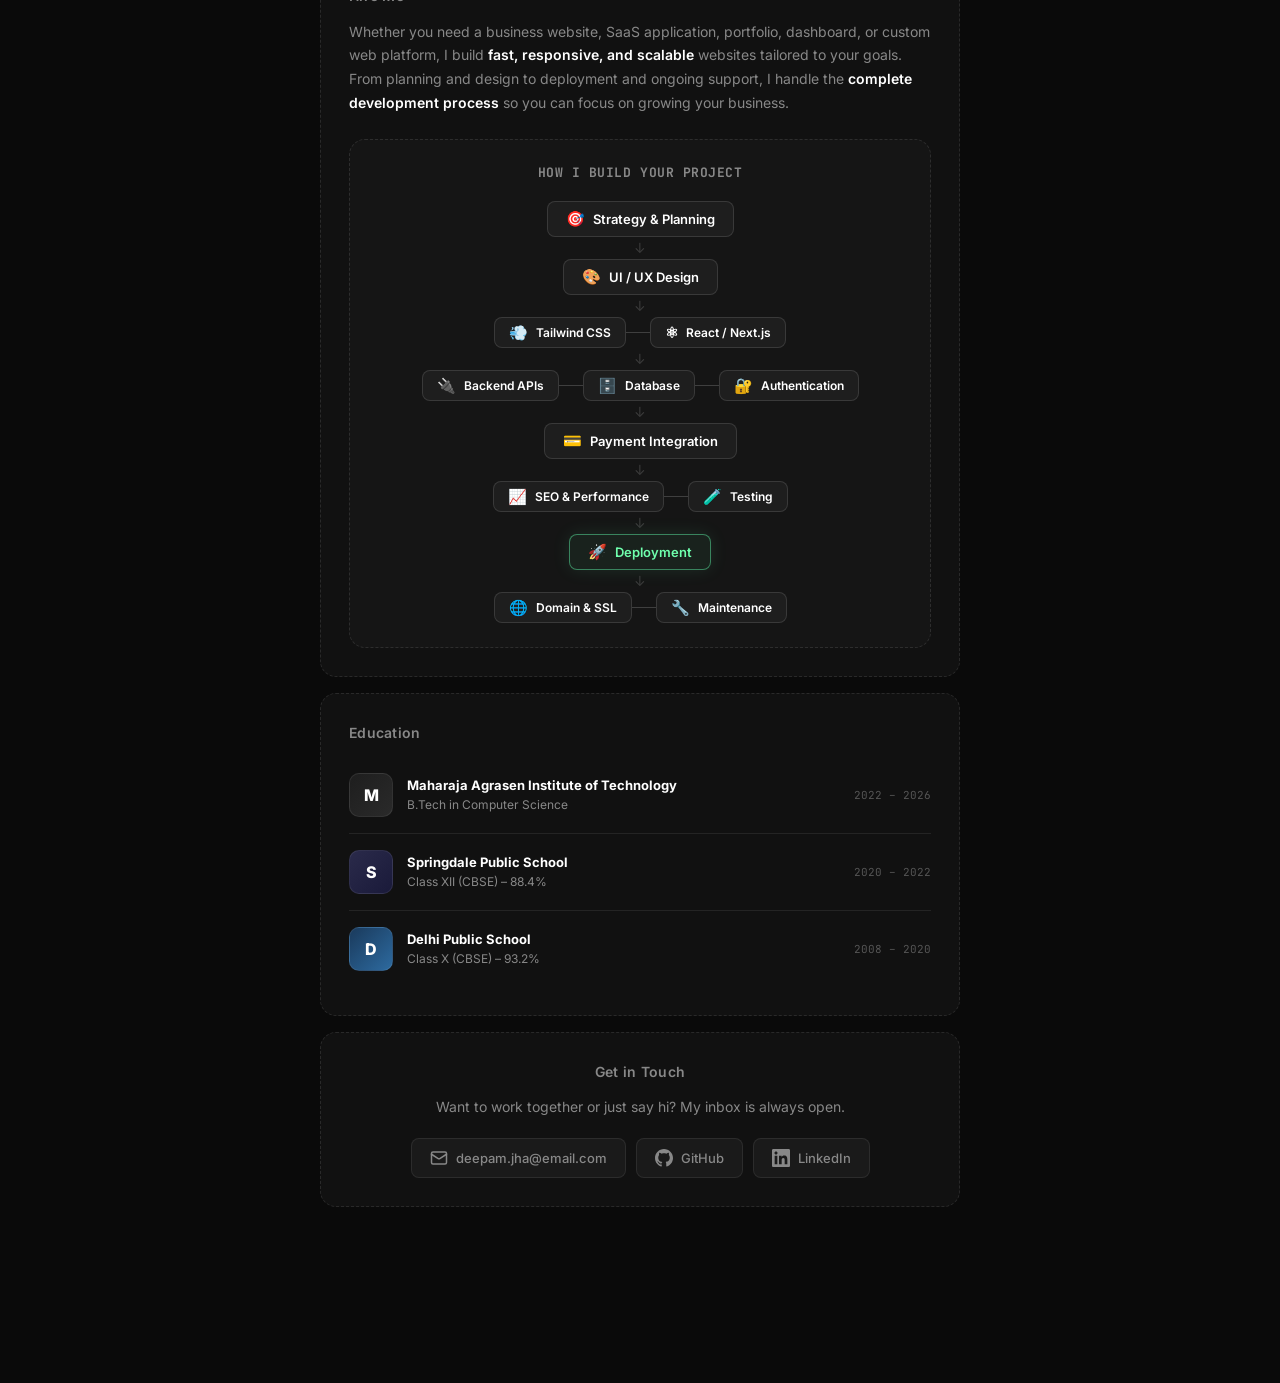
==== commit bb9ac5c9: "feat(hire): rewrite Hire Me section — new paragraph + How I Build Your Project flowchart (13 steps)" ====
--- a/index.html
+++ b/index.html
@@ -219,28 +219,120 @@
     <section class="card hire-section" id="hire">
       <span class="section-label">Hire Me</span>
       <p class="hire-text">
-        I could be an ideal fit if you're looking for someone who doesn't just code but truly cares about what's being built. Someone who treats
-        <strong>your product like their own</strong>, sees problems as puzzles to solve creatively, and loves refining every detail. If you need a developer
-        <strong>who builds with heart and purpose</strong>, let's talk.
+        Whether you need a business website, SaaS application, portfolio, dashboard, or custom web platform, I build <strong>fast, responsive, and scalable</strong> websites tailored to your goals. From planning and design to deployment and ongoing support, I handle the <strong>complete development process</strong> so you can focus on growing your business.
       </p>
 
-      <div class="roles-diagram">
-        <div class="roles-center">
-          <div class="roles-center-box">I build my best work as</div>
-        </div>
-        <div class="roles-lines">
-          <div class="role-line">
-            <div class="role-connector"></div>
-            <div class="role-box role-box-1">Design Engineer</div>
-          </div>
-          <div class="role-line">
-            <div class="role-connector"></div>
-            <div class="role-box role-box-2">Full Stack Developer</div>
-          </div>
-          <div class="role-line">
-            <div class="role-connector"></div>
-            <div class="role-box role-box-3">Backend Architect</div>
-          </div>
+      <!-- How I Build Your Project Flowchart -->
+      <div class="flowchart-wrap">
+        <div class="flowchart-title">How I Build Your Project</div>
+        <div class="flowchart">
+
+          <div class="flow-step flow-step-1" style="--delay:0s">
+            <div class="flow-node">
+              <span class="flow-icon">🎯</span>
+              <span class="flow-label">Strategy &amp; Planning</span>
+            </div>
+          </div>
+          <div class="flow-arrow">↓</div>
+
+          <div class="flow-step flow-step-2" style="--delay:0.05s">
+            <div class="flow-node">
+              <span class="flow-icon">🎨</span>
+              <span class="flow-label">UI / UX Design</span>
+            </div>
+          </div>
+          <div class="flow-arrow">↓</div>
+
+          <div class="flow-row">
+            <div class="flow-step" style="--delay:0.1s">
+              <div class="flow-node flow-node-sm">
+                <span class="flow-icon">💨</span>
+                <span class="flow-label">Tailwind CSS</span>
+              </div>
+            </div>
+            <div class="flow-row-connector"></div>
+            <div class="flow-step" style="--delay:0.12s">
+              <div class="flow-node flow-node-sm">
+                <span class="flow-icon">⚛</span>
+                <span class="flow-label">React / Next.js</span>
+              </div>
+            </div>
+          </div>
+          <div class="flow-arrow">↓</div>
+
+          <div class="flow-row flow-row-3">
+            <div class="flow-step" style="--delay:0.15s">
+              <div class="flow-node flow-node-sm">
+                <span class="flow-icon">🔌</span>
+                <span class="flow-label">Backend APIs</span>
+              </div>
+            </div>
+            <div class="flow-row-connector"></div>
+            <div class="flow-step" style="--delay:0.17s">
+              <div class="flow-node flow-node-sm">
+                <span class="flow-icon">🗄️</span>
+                <span class="flow-label">Database</span>
+              </div>
+            </div>
+            <div class="flow-row-connector"></div>
+            <div class="flow-step" style="--delay:0.19s">
+              <div class="flow-node flow-node-sm">
+                <span class="flow-icon">🔐</span>
+                <span class="flow-label">Authentication</span>
+              </div>
+            </div>
+          </div>
+          <div class="flow-arrow">↓</div>
+
+          <div class="flow-step" style="--delay:0.21s">
+            <div class="flow-node">
+              <span class="flow-icon">💳</span>
+              <span class="flow-label">Payment Integration</span>
+            </div>
+          </div>
+          <div class="flow-arrow">↓</div>
+
+          <div class="flow-row">
+            <div class="flow-step" style="--delay:0.24s">
+              <div class="flow-node flow-node-sm">
+                <span class="flow-icon">📈</span>
+                <span class="flow-label">SEO &amp; Performance</span>
+              </div>
+            </div>
+            <div class="flow-row-connector"></div>
+            <div class="flow-step" style="--delay:0.26s">
+              <div class="flow-node flow-node-sm">
+                <span class="flow-icon">🧪</span>
+                <span class="flow-label">Testing</span>
+              </div>
+            </div>
+          </div>
+          <div class="flow-arrow">↓</div>
+
+          <div class="flow-step" style="--delay:0.29s">
+            <div class="flow-node flow-node-highlight">
+              <span class="flow-icon">🚀</span>
+              <span class="flow-label">Deployment</span>
+            </div>
+          </div>
+          <div class="flow-arrow">↓</div>
+
+          <div class="flow-row">
+            <div class="flow-step" style="--delay:0.32s">
+              <div class="flow-node flow-node-sm">
+                <span class="flow-icon">🌐</span>
+                <span class="flow-label">Domain &amp; SSL</span>
+              </div>
+            </div>
+            <div class="flow-row-connector"></div>
+            <div class="flow-step" style="--delay:0.34s">
+              <div class="flow-node flow-node-sm">
+                <span class="flow-icon">🔧</span>
+                <span class="flow-label">Maintenance</span>
+              </div>
+            </div>
+          </div>
+
         </div>
       </div>
     </section>
--- a/style.css
+++ b/style.css
@@ -220,39 +220,134 @@
   margin-bottom: 14px;
 }
 
-.skills-scroll-hint {
+.skills-drag-hint {
+  display: flex;
+  align-items: center;
+  gap: 4px;
   font-size: 11px;
   color: var(--text-dim);
   font-family: 'JetBrains Mono', monospace;
+  font-style: italic;
+  opacity: 0.7;
+  animation: hint-pulse 2.5s ease-in-out infinite;
+}
+
+@keyframes hint-pulse {
+  0%, 100% { opacity: 0.5; }
+  50% { opacity: 1; }
 }
 
 .skills-grid {
   display: flex;
   flex-wrap: wrap;
   gap: 8px;
-}
-
+  position: relative;
+  min-height: 32px;
+}
+
+/* ── Drag-and-drop ── */
 .skill-tag {
   display: inline-flex;
   align-items: center;
-  gap: 5px;
+  gap: 6px;
   padding: 5px 12px;
   border-radius: 6px;
   font-size: 12px;
   font-weight: 500;
   background: rgba(255,255,255,0.04);
   border: 1px solid var(--border);
-  color: var(--c, var(--text-muted));
-  cursor: default;
-  transition: transform var(--transition), background var(--transition), border-color var(--transition), box-shadow var(--transition);
+  color: var(--text-muted);
+  cursor: grab;
+  transition: transform 0.18s ease, background 0.18s ease, border-color 0.18s ease, box-shadow 0.18s ease, opacity 0.18s ease;
   user-select: none;
+  touch-action: none;
+  position: relative;
 }
 
 .skill-tag:hover {
-  transform: translateY(-2px);
+  transform: translateY(-2px) scale(1.02);
   background: rgba(255,255,255,0.08);
-  border-color: rgba(255,255,255,0.2);
-  box-shadow: 0 4px 12px rgba(0,0,0,0.3);
+  border-color: rgba(255,255,255,0.22);
+  box-shadow: 0 6px 18px rgba(0,0,0,0.35);
+  color: var(--text);
+}
+
+.skill-tag:active,
+.skill-tag.dragging {
+  cursor: grabbing;
+  opacity: 0.35;
+  transform: scale(0.95);
+  border-style: dashed;
+  box-shadow: none;
+}
+
+/* Drop placeholder slot */
+.skill-tag.drag-over-before::before,
+.skill-tag.drag-over-after::after {
+  content: '';
+  display: block;
+  width: 3px;
+  height: 100%;
+  background: rgba(255,255,255,0.6);
+  border-radius: 2px;
+  position: absolute;
+  top: 0;
+  animation: slot-flash 0.3s ease;
+}
+
+.skill-tag.drag-over-before::before { left: -6px; }
+.skill-tag.drag-over-after::after  { right: -6px; }
+
+@keyframes slot-flash {
+  from { opacity: 0; transform: scaleY(0.4); }
+  to   { opacity: 1; transform: scaleY(1); }
+}
+
+/* Floating drag ghost */
+.skill-drag-ghost {
+  position: fixed;
+  z-index: 9999;
+  pointer-events: none;
+  display: inline-flex;
+  align-items: center;
+  gap: 6px;
+  padding: 6px 14px;
+  border-radius: 8px;
+  font-size: 12px;
+  font-weight: 600;
+  background: rgba(30,30,30,0.96);
+  border: 1.5px solid rgba(255,255,255,0.35);
+  color: #fff;
+  box-shadow: 0 12px 40px rgba(0,0,0,0.6), 0 0 0 1px rgba(255,255,255,0.08);
+  transform: rotate(-3deg) scale(1.08);
+  backdrop-filter: blur(12px);
+  -webkit-backdrop-filter: blur(12px);
+  font-family: 'Inter', sans-serif;
+  white-space: nowrap;
+  transition: transform 0.05s ease;
+}
+
+/* ── Skill Icons ── */
+.skill-icon {
+  width: 14px;
+  height: 14px;
+  object-fit: contain;
+  display: block;
+  flex-shrink: 0;
+}
+
+.skill-icon-invert {
+  filter: invert(1) brightness(1.2);
+}
+
+.skill-icon-text {
+  display: inline-flex;
+  align-items: center;
+  justify-content: center;
+  width: 14px;
+  height: 14px;
+  flex-shrink: 0;
+  line-height: 1;
 }
 
 /* ─────────────────────────────
@@ -464,7 +559,7 @@
   font-size: 14px;
   color: var(--text-muted);
   line-height: 1.7;
-  margin-bottom: 28px;
+  margin-bottom: 24px;
 }
 
 .hire-text strong {
@@ -472,67 +567,116 @@
   font-weight: 600;
 }
 
-.roles-diagram {
-  display: flex;
-  align-items: center;
-  gap: 20px;
-  padding: 16px;
+/* ── Flowchart ── */
+.flowchart-wrap {
   background: rgba(255,255,255,0.02);
   border: 1px dashed var(--border-dashed);
-  border-radius: var(--radius-sm);
-}
-
-.roles-center-box {
+  border-radius: var(--radius);
+  padding: 24px 20px;
+}
+
+.flowchart-title {
+  font-size: 13px;
+  font-weight: 700;
+  color: var(--text-muted);
+  text-align: center;
+  letter-spacing: 0.04em;
+  text-transform: uppercase;
+  margin-bottom: 20px;
+  font-family: 'JetBrains Mono', monospace;
+}
+
+.flowchart {
+  display: flex;
+  flex-direction: column;
+  align-items: center;
+  gap: 0;
+}
+
+/* ── Flow arrow ── */
+.flow-arrow {
+  font-size: 14px;
+  color: var(--text-dim);
+  line-height: 1;
+  margin: 4px 0;
+  opacity: 0.6;
+}
+
+/* ── Single step ── */
+.flow-step {
+  animation: fade-in-up 0.4s ease calc(var(--delay, 0s)) both;
+}
+
+/* ── Node box ── */
+.flow-node {
+  display: inline-flex;
+  align-items: center;
+  gap: 8px;
+  padding: 9px 18px;
+  border-radius: 8px;
+  border: 1px solid rgba(255,255,255,0.12);
+  background: rgba(255,255,255,0.04);
   font-size: 13px;
   font-weight: 600;
   color: var(--text);
-  padding: 10px 16px;
-  border: 1.5px solid rgba(255,255,255,0.2);
-  border-radius: 8px;
   white-space: nowrap;
-  background: rgba(255,255,255,0.04);
-}
-
-.roles-lines {
-  display: flex;
-  flex-direction: column;
-  gap: 12px;
-  flex: 1;
-}
-
-.role-line {
+  transition: border-color 0.2s ease, background 0.2s ease, transform 0.2s ease;
+  cursor: default;
+}
+
+.flow-node:hover {
+  border-color: rgba(255,255,255,0.28);
+  background: rgba(255,255,255,0.08);
+  transform: translateY(-1px);
+}
+
+.flow-node-sm {
+  font-size: 12px;
+  padding: 7px 14px;
+}
+
+/* Highlighted node (Deployment) */
+.flow-node-highlight {
+  border-color: rgba(99,252,173,0.45);
+  background: rgba(99,252,173,0.06);
+  color: #6fffad;
+  box-shadow: 0 0 18px rgba(99,252,173,0.1);
+}
+
+.flow-node-highlight:hover {
+  border-color: rgba(99,252,173,0.7);
+  background: rgba(99,252,173,0.12);
+  box-shadow: 0 0 28px rgba(99,252,173,0.2);
+}
+
+.flow-icon {
+  font-size: 15px;
+  line-height: 1;
+}
+
+.flow-label {}
+
+/* ── Horizontal row of nodes ── */
+.flow-row {
   display: flex;
   align-items: center;
   gap: 0;
-}
-
-.role-connector {
-  flex: 1;
+  flex-wrap: wrap;
+  justify-content: center;
+}
+
+.flow-row-connector {
+  width: 24px;
   height: 1px;
-  background: linear-gradient(to right, rgba(255,255,255,0.3), rgba(255,255,255,0.1));
-  position: relative;
-}
-
-.role-box {
-  font-size: 12px;
-  font-weight: 600;
-  color: var(--text);
-  padding: 8px 14px;
-  border: 1.5px solid rgba(255,255,255,0.15);
-  border-radius: 8px;
-  background: rgba(255,255,255,0.05);
-  white-space: nowrap;
-  transition: border-color var(--transition), background var(--transition);
-}
-
-.role-box:hover {
-  border-color: rgba(255,255,255,0.35);
-  background: rgba(255,255,255,0.08);
-}
-
-.role-box-1 { border-color: rgba(96,165,250,0.4); }
-.role-box-2 { border-color: rgba(167,139,250,0.4); }
-.role-box-3 { border-color: rgba(52,211,153,0.4); }
+  background: rgba(255,255,255,0.18);
+  flex-shrink: 0;
+}
+
+.flow-row .flow-step {
+  /* no extra margins needed */
+}
+
+
 
 /* ─────────────────────────────
    EDUCATION
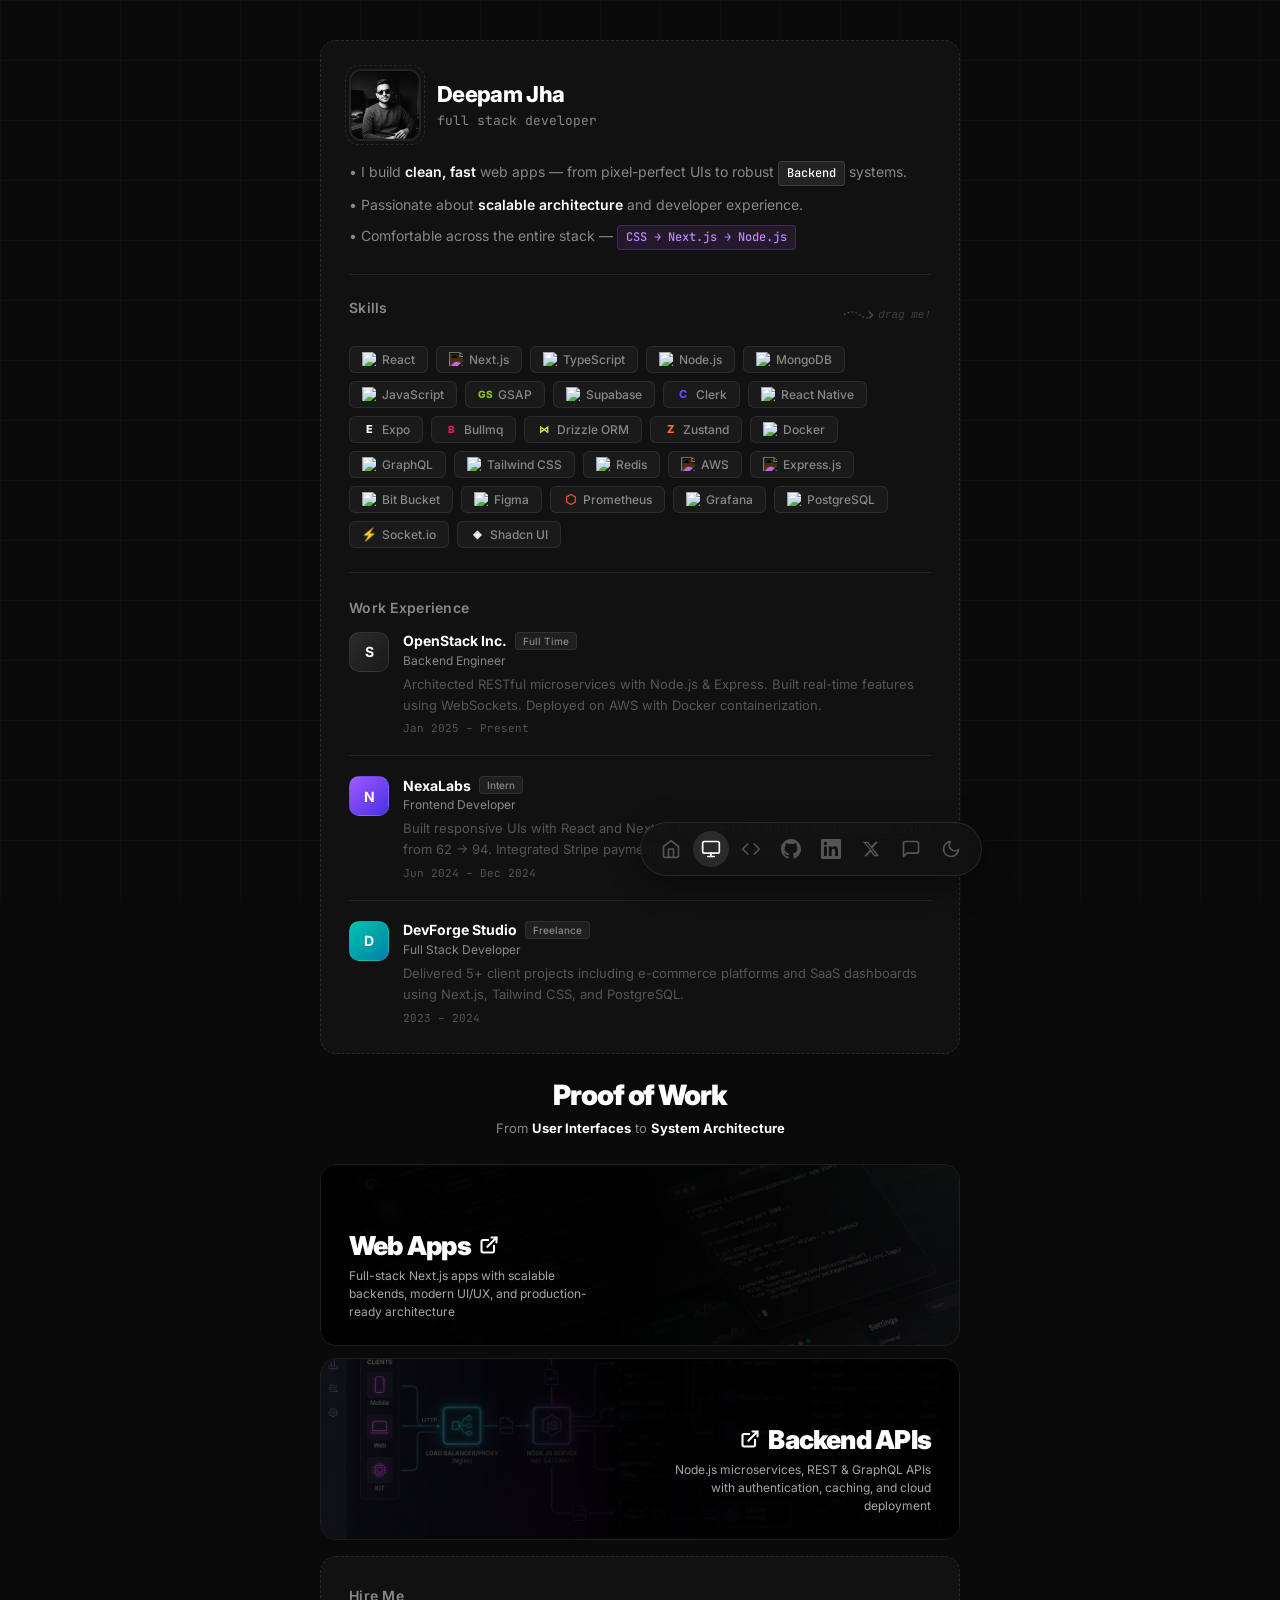
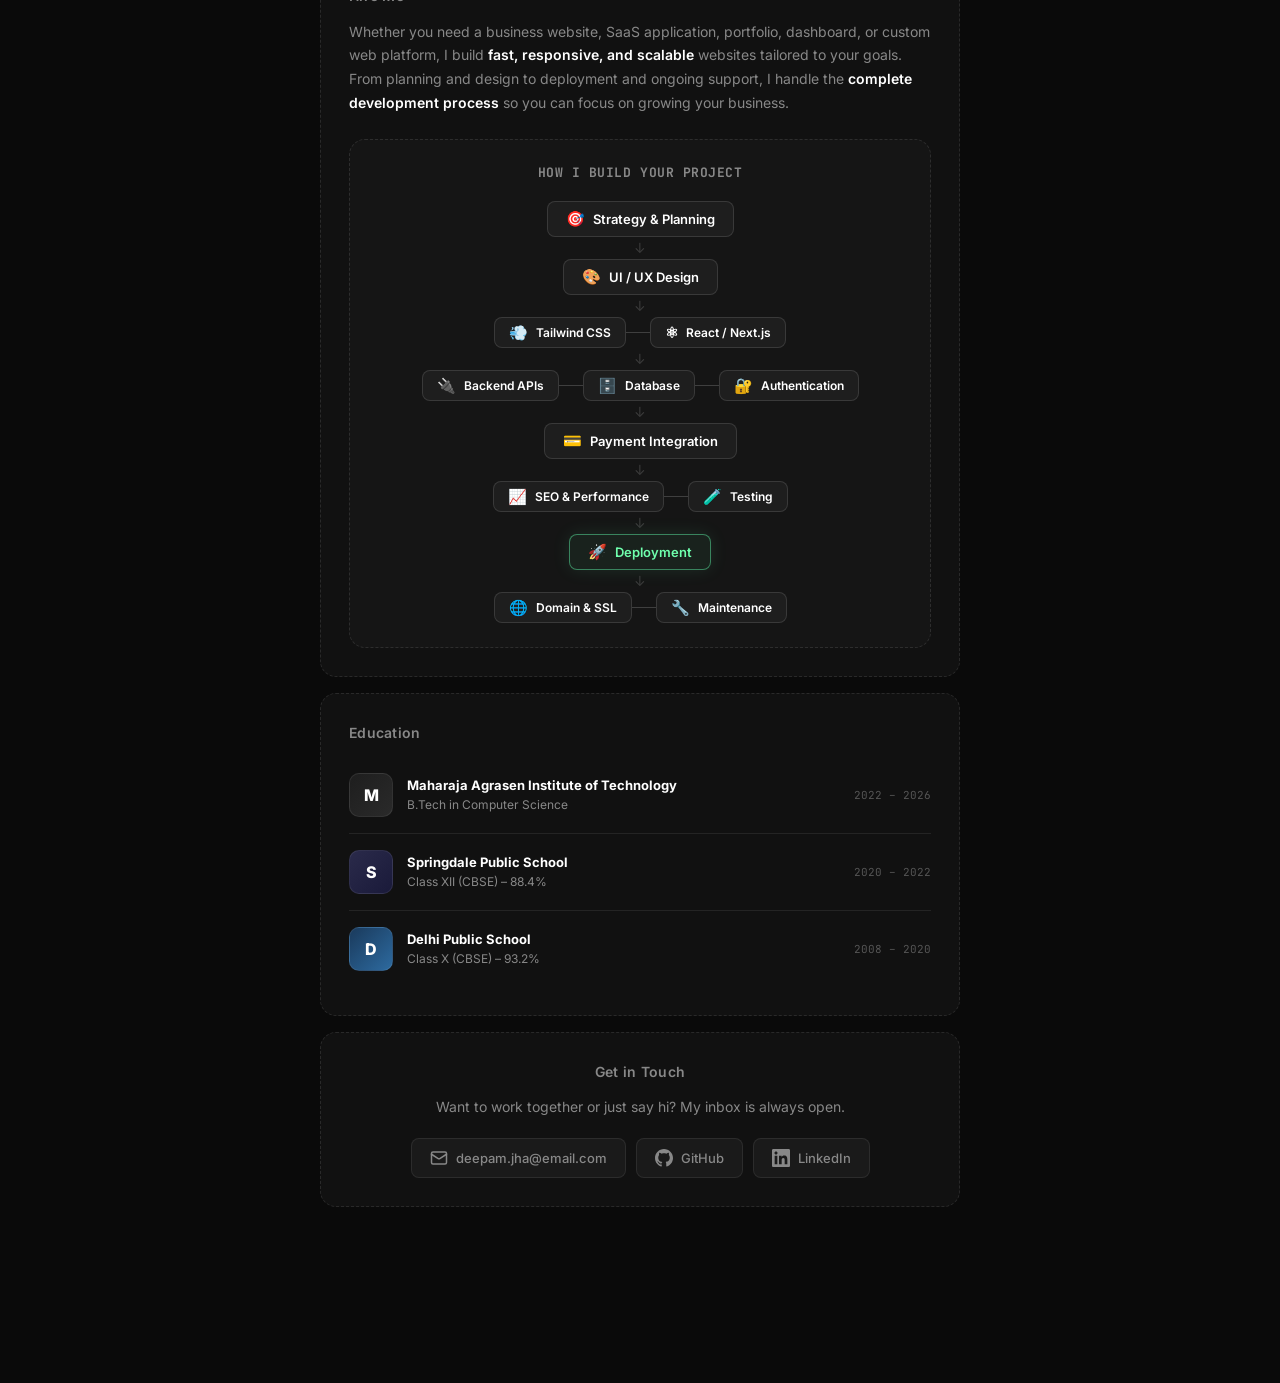
==== commit 16a56907: "feat: add page-load animation (typewriter + progress bar + logo rings) + full responsive CSS (768/48" ====
--- a/index.html
+++ b/index.html
@@ -9,8 +9,24 @@
   <link rel="preconnect" href="https://fonts.gstatic.com" crossorigin/>
   <link href="https://fonts.googleapis.com/css2?family=Inter:wght@300;400;500;600;700;800;900&family=JetBrains+Mono:wght@400;500;600&display=swap" rel="stylesheet"/>
   <link rel="stylesheet" href="style.css"/>
+  <link rel="stylesheet" href="loader.css"/>
 </head>
 <body>
+
+  <!-- ===== PAGE LOADER ===== -->
+  <div class="page-loader" id="page-loader" aria-hidden="true">
+    <div class="loader-inner">
+      <div class="loader-logo">
+        <span class="loader-initials" id="loader-initials">DJ</span>
+      </div>
+      <div class="loader-name" id="loader-name"></div>
+      <div class="loader-role">full stack developer<span class="loader-cursor">|</span></div>
+      <div class="loader-bar-wrap">
+        <div class="loader-bar" id="loader-bar"></div>
+      </div>
+      <div class="loader-counter" id="loader-counter">0%</div>
+    </div>
+  </div>
 
   <!-- ===== BACKGROUND GRID ===== -->
   <div class="bg-grid"></div>
--- a/style.css
+++ b/style.css
@@ -890,76 +890,403 @@
    ANIMATIONS
 ───────────────────────────── */
 @keyframes fade-in-up {
-  from {
-    opacity: 0;
-    transform: translateY(16px);
-  }
-  to {
-    opacity: 1;
-    transform: translateY(0);
-  }
+  from { opacity: 0; transform: translateY(16px); }
+  to   { opacity: 1; transform: translateY(0); }
 }
 
 .card {
-  animation: fade-in-up 0.4s ease both;
-}
-
+  animation: fade-in-up 0.5s ease both;
+}
 .card:nth-child(1) { animation-delay: 0.05s; }
-.card:nth-child(2) { animation-delay: 0.1s; }
-.card:nth-child(3) { animation-delay: 0.15s; }
-.card:nth-child(4) { animation-delay: 0.2s; }
+.card:nth-child(2) { animation-delay: 0.12s; }
+.card:nth-child(3) { animation-delay: 0.18s; }
+.card:nth-child(4) { animation-delay: 0.24s; }
+.card:nth-child(5) { animation-delay: 0.3s; }
 
 /* ─────────────────────────────
-   RESPONSIVE
+   RESPONSIVE – 768px (Tablet)
+───────────────────────────── */
+@media (max-width: 768px) {
+  /* Container */
+  .container {
+    padding: 28px 16px 130px;
+    gap: 14px;
+  }
+
+  /* Hero */
+  .hero-top {
+    gap: 14px;
+  }
+
+  .hero-name {
+    font-size: 20px;
+  }
+
+  .hero-bio p {
+    font-size: 13px;
+  }
+
+  /* Skills */
+  .skills-grid {
+    gap: 7px;
+  }
+
+  .skill-tag {
+    font-size: 11.5px;
+    padding: 5px 10px;
+  }
+
+  /* Proof of Work */
+  .proof-title {
+    font-size: 24px;
+  }
+
+  .proof-card {
+    min-height: 160px;
+  }
+
+  .proof-card-title {
+    font-size: 22px;
+  }
+
+  .proof-card-desc {
+    font-size: 11.5px;
+  }
+
+  /* Flowchart */
+  .flowchart-wrap {
+    padding: 18px 14px;
+  }
+
+  .flow-node {
+    font-size: 12px;
+    padding: 8px 14px;
+  }
+
+  .flow-node-sm {
+    font-size: 11px;
+    padding: 6px 11px;
+  }
+
+  .flow-row-connector {
+    width: 16px;
+  }
+
+  /* Education */
+  .edu-name {
+    font-size: 12px;
+  }
+
+  /* Contact */
+  .contact-methods {
+    flex-direction: column;
+    align-items: stretch;
+  }
+
+  .contact-btn {
+    justify-content: center;
+  }
+
+  /* Bottom nav */
+  .bottom-nav {
+    gap: 2px;
+    padding: 7px 10px;
+  }
+
+  .nav-item {
+    width: 34px;
+    height: 34px;
+  }
+}
+
+/* ─────────────────────────────
+   RESPONSIVE – 480px (Mobile)
 ───────────────────────────── */
 @media (max-width: 480px) {
+  /* Container */
   .container {
-    padding: 20px 12px 140px;
-  }
-
+    padding: 16px 12px 120px;
+    gap: 12px;
+  }
+
+  /* Card */
   .card {
-    padding: 20px;
+    padding: 18px 16px;
+    border-radius: 12px;
+  }
+
+  /* Hero */
+  .hero-top {
+    gap: 12px;
+    flex-wrap: wrap;
+  }
+
+  .avatar {
+    width: 60px;
+    height: 60px;
   }
 
   .hero-name {
     font-size: 18px;
   }
 
+  .hero-role {
+    font-size: 12px;
+  }
+
+  .hero-bio p {
+    font-size: 13px;
+  }
+
+  .badge-inline {
+    font-size: 11px;
+    padding: 2px 6px;
+  }
+
+  /* Divider */
+  .divider {
+    margin: 18px 0;
+  }
+
+  /* Skills */
+  .skills-grid {
+    gap: 6px;
+  }
+
+  .skill-tag {
+    font-size: 11px;
+    padding: 4px 9px;
+    gap: 5px;
+  }
+
+  .skill-icon {
+    width: 12px;
+    height: 12px;
+  }
+
+  .skill-icon-text {
+    width: 12px;
+    height: 12px;
+    font-size: 9px !important;
+  }
+
+  /* Experience */
+  .exp-item {
+    gap: 10px;
+  }
+
+  .exp-logo {
+    width: 36px;
+    height: 36px;
+    border-radius: 8px;
+    flex-shrink: 0;
+  }
+
+  .exp-company {
+    font-size: 13px;
+  }
+
+  .exp-desc {
+    font-size: 12px;
+  }
+
+  /* Proof of Work */
+  .proof-title {
+    font-size: 22px;
+  }
+
+  .proof-sub {
+    font-size: 12px;
+  }
+
+  .proof-card {
+    min-height: 140px;
+  }
+
+  .proof-card-content {
+    padding: 16px 18px;
+    min-height: 140px;
+  }
+
   .proof-card-title {
-    font-size: 20px;
-  }
-
-  .roles-diagram {
+    font-size: 18px;
+    gap: 6px;
+  }
+
+  .proof-card-title svg {
+    width: 16px;
+    height: 16px;
+  }
+
+  .proof-card-desc {
+    font-size: 11px;
+    max-width: 100%;
+  }
+
+  /* Hire Me / Flowchart */
+  .hire-text {
+    font-size: 13px;
+    margin-bottom: 18px;
+  }
+
+  .flowchart-wrap {
+    padding: 16px 10px;
+  }
+
+  .flowchart-title {
+    font-size: 11px;
+    margin-bottom: 16px;
+  }
+
+  .flow-node {
+    font-size: 11.5px;
+    padding: 7px 12px;
+    gap: 6px;
+  }
+
+  .flow-node-sm {
+    font-size: 10.5px;
+    padding: 6px 10px;
+    gap: 5px;
+  }
+
+  .flow-icon {
+    font-size: 13px;
+  }
+
+  .flow-row {
+    flex-wrap: wrap;
+    gap: 4px;
+  }
+
+  .flow-row-connector {
+    display: none;
+  }
+
+  .flow-row .flow-step {
+    flex: 0 0 auto;
+  }
+
+  .flow-arrow {
+    font-size: 13px;
+    margin: 2px 0;
+  }
+
+  /* Education */
+  .edu-item {
+    gap: 10px;
+  }
+
+  .edu-logo {
+    width: 38px;
+    height: 38px;
+    flex-shrink: 0;
+    border-radius: 8px;
+  }
+
+  .edu-name {
+    font-size: 12px;
+    line-height: 1.4;
+  }
+
+  .edu-desc {
+    font-size: 11px;
+  }
+
+  .edu-date {
+    font-size: 10px;
+    white-space: nowrap;
+  }
+
+  /* Section labels */
+  .section-label {
+    font-size: 13px;
+    margin-bottom: 12px;
+  }
+
+  /* Contact */
+  .contact-section {
+    text-align: left;
+  }
+
+  .contact-sub {
+    font-size: 13px;
+  }
+
+  .contact-methods {
     flex-direction: column;
     align-items: stretch;
-    gap: 12px;
-  }
-
-  .roles-center-box {
-    text-align: center;
-  }
-
-  .role-line {
-    justify-content: flex-end;
-  }
-
-  .role-connector {
+    gap: 8px;
+  }
+
+  .contact-btn {
+    padding: 10px 16px;
+    font-size: 13px;
+    justify-content: flex-start;
+  }
+
+  /* Bottom nav — compact */
+  .bottom-nav {
+    bottom: 10px;
+    gap: 1px;
+    padding: 5px 7px;
+    border-radius: 40px;
+  }
+
+  .nav-item {
+    width: 30px;
+    height: 30px;
+  }
+
+  .nav-item svg {
+    width: 17px;
+    height: 17px;
+  }
+
+  /* Hide tooltips on mobile */
+  .nav-item::after {
     display: none;
   }
+}
+
+/* ─────────────────────────────
+   RESPONSIVE – 360px (Small phones)
+───────────────────────────── */
+@media (max-width: 360px) {
+  .container {
+    padding: 12px 10px 110px;
+  }
+
+  .card {
+    padding: 14px 12px;
+  }
+
+  .hero-name {
+    font-size: 16px;
+  }
+
+  .proof-card-title {
+    font-size: 16px;
+  }
+
+  .flow-node {
+    font-size: 10.5px;
+    padding: 6px 10px;
+  }
 
   .bottom-nav {
-    bottom: 12px;
-    gap: 2px;
-    padding: 6px 8px;
+    gap: 0;
+    padding: 4px 5px;
   }
 
   .nav-item {
-    width: 32px;
-    height: 32px;
-  }
-
-  .edu-date {
-    display: none;
+    width: 27px;
+    height: 27px;
+  }
+
+  .nav-item svg {
+    width: 15px;
+    height: 15px;
   }
 }
 
--- a/loader.css
+++ b/loader.css
@@ -0,0 +1,214 @@
+/* ===================================================
+   PAGE LOADER – loader.css
+   Deepam Jha Portfolio
+=================================================== */
+
+/* ── Overlay ── */
+.page-loader {
+  position: fixed;
+  inset: 0;
+  z-index: 10000;
+  background: #0a0a0a;
+  display: flex;
+  align-items: center;
+  justify-content: center;
+  flex-direction: column;
+  transition: opacity 0.7s cubic-bezier(0.4,0,0.2,1),
+              transform 0.7s cubic-bezier(0.4,0,0.2,1);
+  will-change: opacity, transform;
+}
+
+.page-loader.hide {
+  opacity: 0;
+  pointer-events: none;
+  transform: scale(1.04);
+}
+
+/* ── Background scan-line effect ── */
+.page-loader::before {
+  content: '';
+  position: absolute;
+  inset: 0;
+  background: repeating-linear-gradient(
+    0deg,
+    transparent,
+    transparent 3px,
+    rgba(255,255,255,0.012) 3px,
+    rgba(255,255,255,0.012) 4px
+  );
+  pointer-events: none;
+  animation: scan-move 4s linear infinite;
+}
+
+@keyframes scan-move {
+  from { background-position: 0 0; }
+  to   { background-position: 0 100px; }
+}
+
+/* ── Center content ── */
+.loader-inner {
+  display: flex;
+  flex-direction: column;
+  align-items: center;
+  gap: 20px;
+  animation: loader-appear 0.6s ease both;
+}
+
+@keyframes loader-appear {
+  from { opacity: 0; transform: translateY(20px); }
+  to   { opacity: 1; transform: translateY(0); }
+}
+
+/* ── Initials logo ring ── */
+.loader-logo {
+  width: 80px;
+  height: 80px;
+  border-radius: 20px;
+  border: 1.5px solid rgba(255,255,255,0.15);
+  display: flex;
+  align-items: center;
+  justify-content: center;
+  background: rgba(255,255,255,0.04);
+  position: relative;
+  animation: logo-pulse 2s ease-in-out infinite;
+}
+
+.loader-logo::before {
+  content: '';
+  position: absolute;
+  inset: -8px;
+  border-radius: 26px;
+  border: 1px dashed rgba(255,255,255,0.1);
+  animation: logo-spin 8s linear infinite;
+}
+
+.loader-logo::after {
+  content: '';
+  position: absolute;
+  inset: -16px;
+  border-radius: 34px;
+  border: 1px dashed rgba(255,255,255,0.05);
+  animation: logo-spin 12s linear infinite reverse;
+}
+
+@keyframes logo-spin {
+  to { transform: rotate(360deg); }
+}
+
+@keyframes logo-pulse {
+  0%, 100% { box-shadow: 0 0 0 0 rgba(255,255,255,0); }
+  50%       { box-shadow: 0 0 28px 4px rgba(255,255,255,0.06); }
+}
+
+.loader-initials {
+  font-family: 'Inter', sans-serif;
+  font-size: 28px;
+  font-weight: 900;
+  letter-spacing: -0.04em;
+  color: #ffffff;
+  animation: initials-glow 2s ease-in-out infinite;
+}
+
+@keyframes initials-glow {
+  0%, 100% { text-shadow: none; }
+  50%       { text-shadow: 0 0 20px rgba(255,255,255,0.5); }
+}
+
+/* ── Name typewriter ── */
+.loader-name {
+  font-family: 'Inter', sans-serif;
+  font-size: 26px;
+  font-weight: 800;
+  letter-spacing: -0.03em;
+  color: #ffffff;
+  min-height: 36px;
+  text-align: center;
+}
+
+/* ── Role line ── */
+.loader-role {
+  font-family: 'JetBrains Mono', monospace;
+  font-size: 13px;
+  color: rgba(255,255,255,0.45);
+  letter-spacing: 0.05em;
+  display: flex;
+  align-items: center;
+  gap: 2px;
+}
+
+.loader-cursor {
+  animation: blink 0.8s step-end infinite;
+  color: rgba(255,255,255,0.6);
+  font-weight: 300;
+}
+
+@keyframes blink {
+  0%, 100% { opacity: 1; }
+  50%       { opacity: 0; }
+}
+
+/* ── Progress bar ── */
+.loader-bar-wrap {
+  width: 200px;
+  height: 2px;
+  background: rgba(255,255,255,0.08);
+  border-radius: 2px;
+  overflow: hidden;
+  margin-top: 4px;
+}
+
+.loader-bar {
+  height: 100%;
+  width: 0%;
+  background: linear-gradient(90deg, rgba(255,255,255,0.3), rgba(255,255,255,0.9));
+  border-radius: 2px;
+  transition: width 0.05s linear;
+  position: relative;
+}
+
+.loader-bar::after {
+  content: '';
+  position: absolute;
+  right: 0;
+  top: 50%;
+  transform: translateY(-50%);
+  width: 6px;
+  height: 6px;
+  border-radius: 50%;
+  background: #ffffff;
+  box-shadow: 0 0 8px 2px rgba(255,255,255,0.7);
+}
+
+/* ── Counter ── */
+.loader-counter {
+  font-family: 'JetBrains Mono', monospace;
+  font-size: 11px;
+  color: rgba(255,255,255,0.25);
+  letter-spacing: 0.1em;
+}
+
+/* ── Site content reveal ── */
+body.loaded .container,
+body.loaded .bottom-nav {
+  animation: site-reveal 0.6s cubic-bezier(0.22,1,0.36,1) both;
+}
+
+body.loaded .container { animation-delay: 0.05s; }
+body.loaded .bottom-nav { animation-delay: 0.2s; }
+
+@keyframes site-reveal {
+  from {
+    opacity: 0;
+    transform: translateY(12px);
+  }
+  to {
+    opacity: 1;
+    transform: translateY(0);
+  }
+}
+
+/* Hide content before load */
+body:not(.loaded) .container,
+body:not(.loaded) .bottom-nav {
+  opacity: 0;
+}
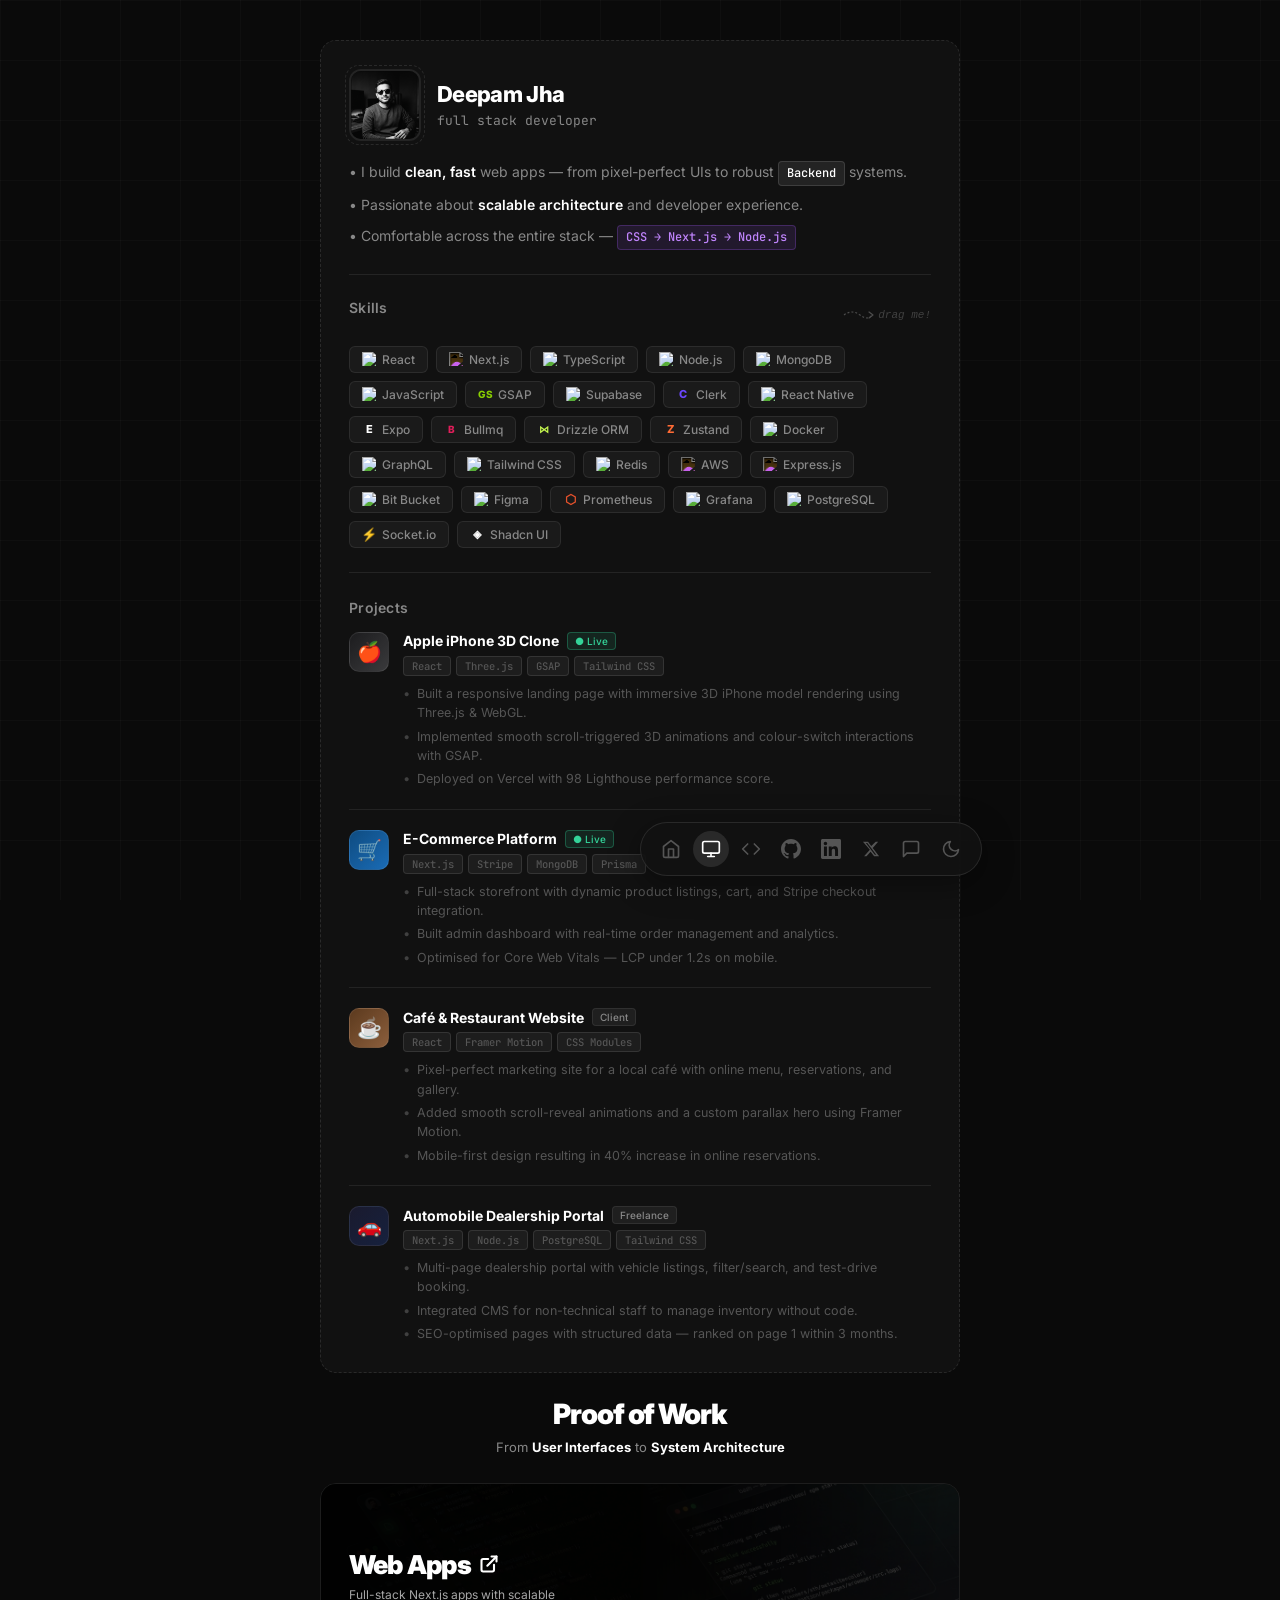
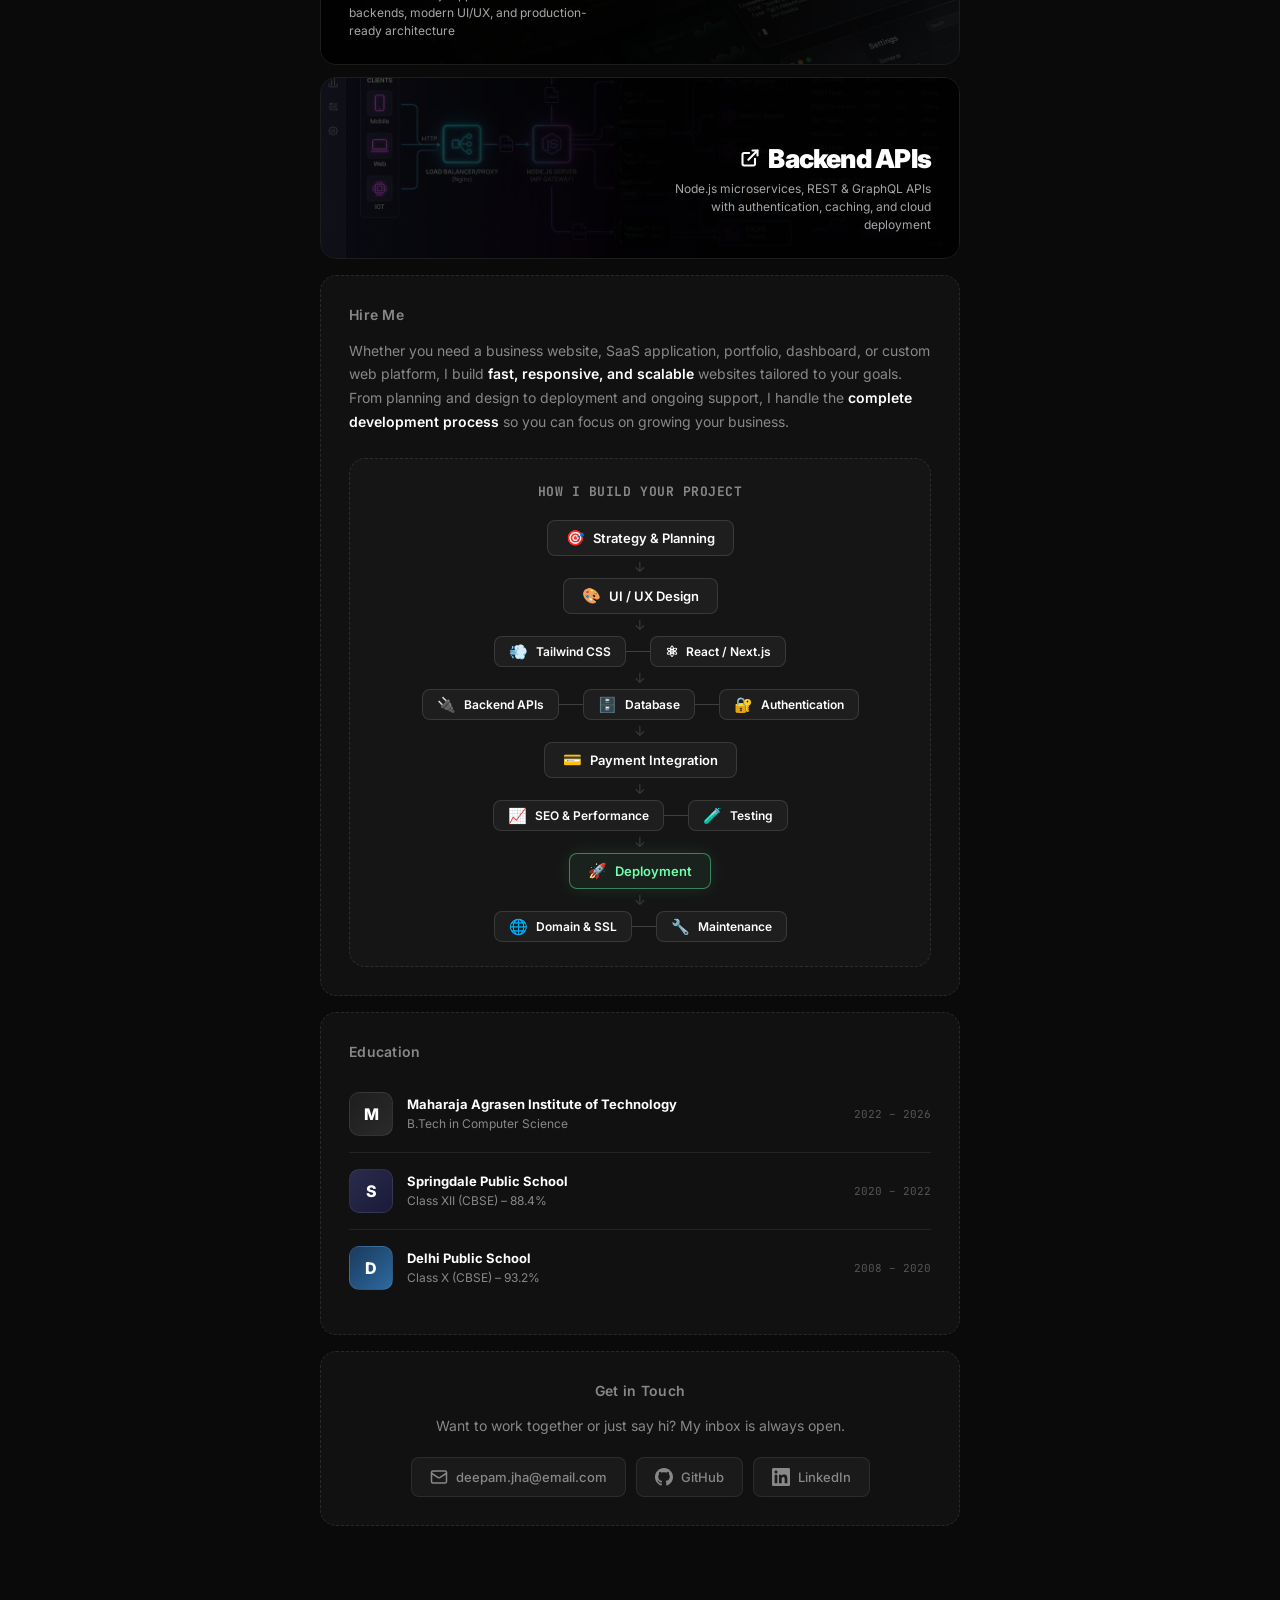
==== commit 185f55a2: "feat: rename Work Experience → Projects (4 real project cards w/ emoji, tags, bullets) + fix bottom " ====
--- a/index.html
+++ b/index.html
@@ -151,53 +151,103 @@
 
       <div class="divider"></div>
 
-      <!-- Work Experience -->
+      <!-- Projects -->
       <div class="exp-section" id="experience">
-        <span class="section-label">Work Experience</span>
+        <span class="section-label">Projects</span>
         <div class="exp-list">
 
+          <!-- Project 1: Apple iPhone 3D Clone -->
           <div class="exp-item">
-            <div class="exp-logo">
-              <span class="exp-logo-text">S</span>
+            <div class="exp-logo" style="background:linear-gradient(135deg,#1c1c1e,#3a3a3c)">
+              <span style="font-size:20px;line-height:1">🍎</span>
             </div>
             <div class="exp-details">
               <div class="exp-header">
-                <span class="exp-company">OpenStack Inc.</span>
-                <span class="exp-type">Full Time</span>
-              </div>
-              <div class="exp-role">Backend Engineer</div>
-              <div class="exp-desc">Architected RESTful microservices with Node.js & Express. Built real-time features using WebSockets. Deployed on AWS with Docker containerization.</div>
-              <div class="exp-date">Jan 2025 – Present</div>
-            </div>
-          </div>
-
+                <span class="exp-company">Apple iPhone 3D Clone</span>
+                <span class="exp-type exp-type-live">● Live</span>
+              </div>
+              <div class="exp-tags">
+                <span class="exp-tag">React</span>
+                <span class="exp-tag">Three.js</span>
+                <span class="exp-tag">GSAP</span>
+                <span class="exp-tag">Tailwind CSS</span>
+              </div>
+              <ul class="exp-bullets">
+                <li>Built a responsive landing page with immersive 3D iPhone model rendering using Three.js &amp; WebGL.</li>
+                <li>Implemented smooth scroll-triggered 3D animations and colour-switch interactions with GSAP.</li>
+                <li>Deployed on Vercel with 98 Lighthouse performance score.</li>
+              </ul>
+            </div>
+          </div>
+
+          <!-- Project 2: E-Commerce Platform -->
           <div class="exp-item">
-            <div class="exp-logo" style="background:linear-gradient(135deg,#a259ff,#4530e4)">
-              <span class="exp-logo-text">N</span>
+            <div class="exp-logo" style="background:linear-gradient(135deg,#0f4c81,#1a6bb5)">
+              <span style="font-size:20px;line-height:1">🛒</span>
             </div>
             <div class="exp-details">
               <div class="exp-header">
-                <span class="exp-company">NexaLabs</span>
-                <span class="exp-type">Intern</span>
-              </div>
-              <div class="exp-role">Frontend Developer</div>
-              <div class="exp-desc">Built responsive UIs with React and Next.js. Improved Lighthouse performance score from 62 → 94. Integrated Stripe payments and implemented SSR.</div>
-              <div class="exp-date">Jun 2024 – Dec 2024</div>
-            </div>
-          </div>
-
+                <span class="exp-company">E-Commerce Platform</span>
+                <span class="exp-type exp-type-live">● Live</span>
+              </div>
+              <div class="exp-tags">
+                <span class="exp-tag">Next.js</span>
+                <span class="exp-tag">Stripe</span>
+                <span class="exp-tag">MongoDB</span>
+                <span class="exp-tag">Prisma</span>
+              </div>
+              <ul class="exp-bullets">
+                <li>Full-stack storefront with dynamic product listings, cart, and Stripe checkout integration.</li>
+                <li>Built admin dashboard with real-time order management and analytics.</li>
+                <li>Optimised for Core Web Vitals — LCP under 1.2s on mobile.</li>
+              </ul>
+            </div>
+          </div>
+
+          <!-- Project 3: Café & Restaurant Website -->
           <div class="exp-item">
-            <div class="exp-logo" style="background:linear-gradient(135deg,#00c3ad,#0081a7)">
-              <span class="exp-logo-text">D</span>
+            <div class="exp-logo" style="background:linear-gradient(135deg,#5c3a1e,#8b5e3c)">
+              <span style="font-size:20px;line-height:1">☕</span>
             </div>
             <div class="exp-details">
               <div class="exp-header">
-                <span class="exp-company">DevForge Studio</span>
+                <span class="exp-company">Café &amp; Restaurant Website</span>
+                <span class="exp-type">Client</span>
+              </div>
+              <div class="exp-tags">
+                <span class="exp-tag">React</span>
+                <span class="exp-tag">Framer Motion</span>
+                <span class="exp-tag">CSS Modules</span>
+              </div>
+              <ul class="exp-bullets">
+                <li>Pixel-perfect marketing site for a local café with online menu, reservations, and gallery.</li>
+                <li>Added smooth scroll-reveal animations and a custom parallax hero using Framer Motion.</li>
+                <li>Mobile-first design resulting in 40% increase in online reservations.</li>
+              </ul>
+            </div>
+          </div>
+
+          <!-- Project 4: Automobile Dealership Portal -->
+          <div class="exp-item">
+            <div class="exp-logo" style="background:linear-gradient(135deg,#1a1a2e,#16213e)">
+              <span style="font-size:20px;line-height:1">🚗</span>
+            </div>
+            <div class="exp-details">
+              <div class="exp-header">
+                <span class="exp-company">Automobile Dealership Portal</span>
                 <span class="exp-type">Freelance</span>
               </div>
-              <div class="exp-role">Full Stack Developer</div>
-              <div class="exp-desc">Delivered 5+ client projects including e-commerce platforms and SaaS dashboards using Next.js, Tailwind CSS, and PostgreSQL.</div>
-              <div class="exp-date">2023 – 2024</div>
+              <div class="exp-tags">
+                <span class="exp-tag">Next.js</span>
+                <span class="exp-tag">Node.js</span>
+                <span class="exp-tag">PostgreSQL</span>
+                <span class="exp-tag">Tailwind CSS</span>
+              </div>
+              <ul class="exp-bullets">
+                <li>Multi-page dealership portal with vehicle listings, filter/search, and test-drive booking.</li>
+                <li>Integrated CMS for non-technical staff to manage inventory without code.</li>
+                <li>SEO-optimised pages with structured data — ranked on page 1 within 3 months.</li>
+              </ul>
             </div>
           </div>
 
--- a/style.css
+++ b/style.css
@@ -351,7 +351,7 @@
 }
 
 /* ─────────────────────────────
-   WORK EXPERIENCE
+   PROJECTS
 ───────────────────────────── */
 .exp-section {}
 
@@ -437,6 +437,65 @@
   font-size: 11px;
   color: var(--text-dim);
   font-family: 'JetBrains Mono', monospace;
+}
+
+/* ── Project tech tags ── */
+.exp-tags {
+  display: flex;
+  flex-wrap: wrap;
+  gap: 5px;
+  margin: 6px 0 8px;
+}
+
+.exp-tag {
+  font-size: 10.5px;
+  font-weight: 500;
+  padding: 2px 8px;
+  border-radius: 4px;
+  background: rgba(255,255,255,0.05);
+  border: 1px solid rgba(255,255,255,0.1);
+  color: var(--text-dim);
+  font-family: 'JetBrains Mono', monospace;
+  transition: background 0.15s ease, color 0.15s ease;
+}
+
+.exp-tag:hover {
+  background: rgba(255,255,255,0.09);
+  color: var(--text-muted);
+}
+
+/* ── Bullet list ── */
+.exp-bullets {
+  list-style: none;
+  padding: 0;
+  margin: 0;
+  display: flex;
+  flex-direction: column;
+  gap: 4px;
+}
+
+.exp-bullets li {
+  font-size: 12.5px;
+  color: var(--text-dim);
+  line-height: 1.55;
+  padding-left: 14px;
+  position: relative;
+}
+
+.exp-bullets li::before {
+  content: '•';
+  position: absolute;
+  left: 0;
+  color: rgba(255,255,255,0.2);
+  font-size: 13px;
+  line-height: 1.4;
+}
+
+/* ── Live badge ── */
+.exp-type-live {
+  color: #34d399 !important;
+  background: rgba(52,211,153,0.1) !important;
+  border-color: rgba(52,211,153,0.3) !important;
 }
 
 /* ─────────────────────────────
@@ -804,7 +863,7 @@
 .bottom-nav {
   position: fixed;
   bottom: 24px;
-  left: 50%;
+  left: 50vw;
   transform: translateX(-50%);
   z-index: 100;
   display: flex;
@@ -818,6 +877,7 @@
   -webkit-backdrop-filter: blur(20px);
   box-shadow: 0 8px 32px rgba(0,0,0,0.4);
   transition: background 0.3s ease, border-color 0.3s ease;
+  white-space: nowrap;
 }
 
 .nav-item {
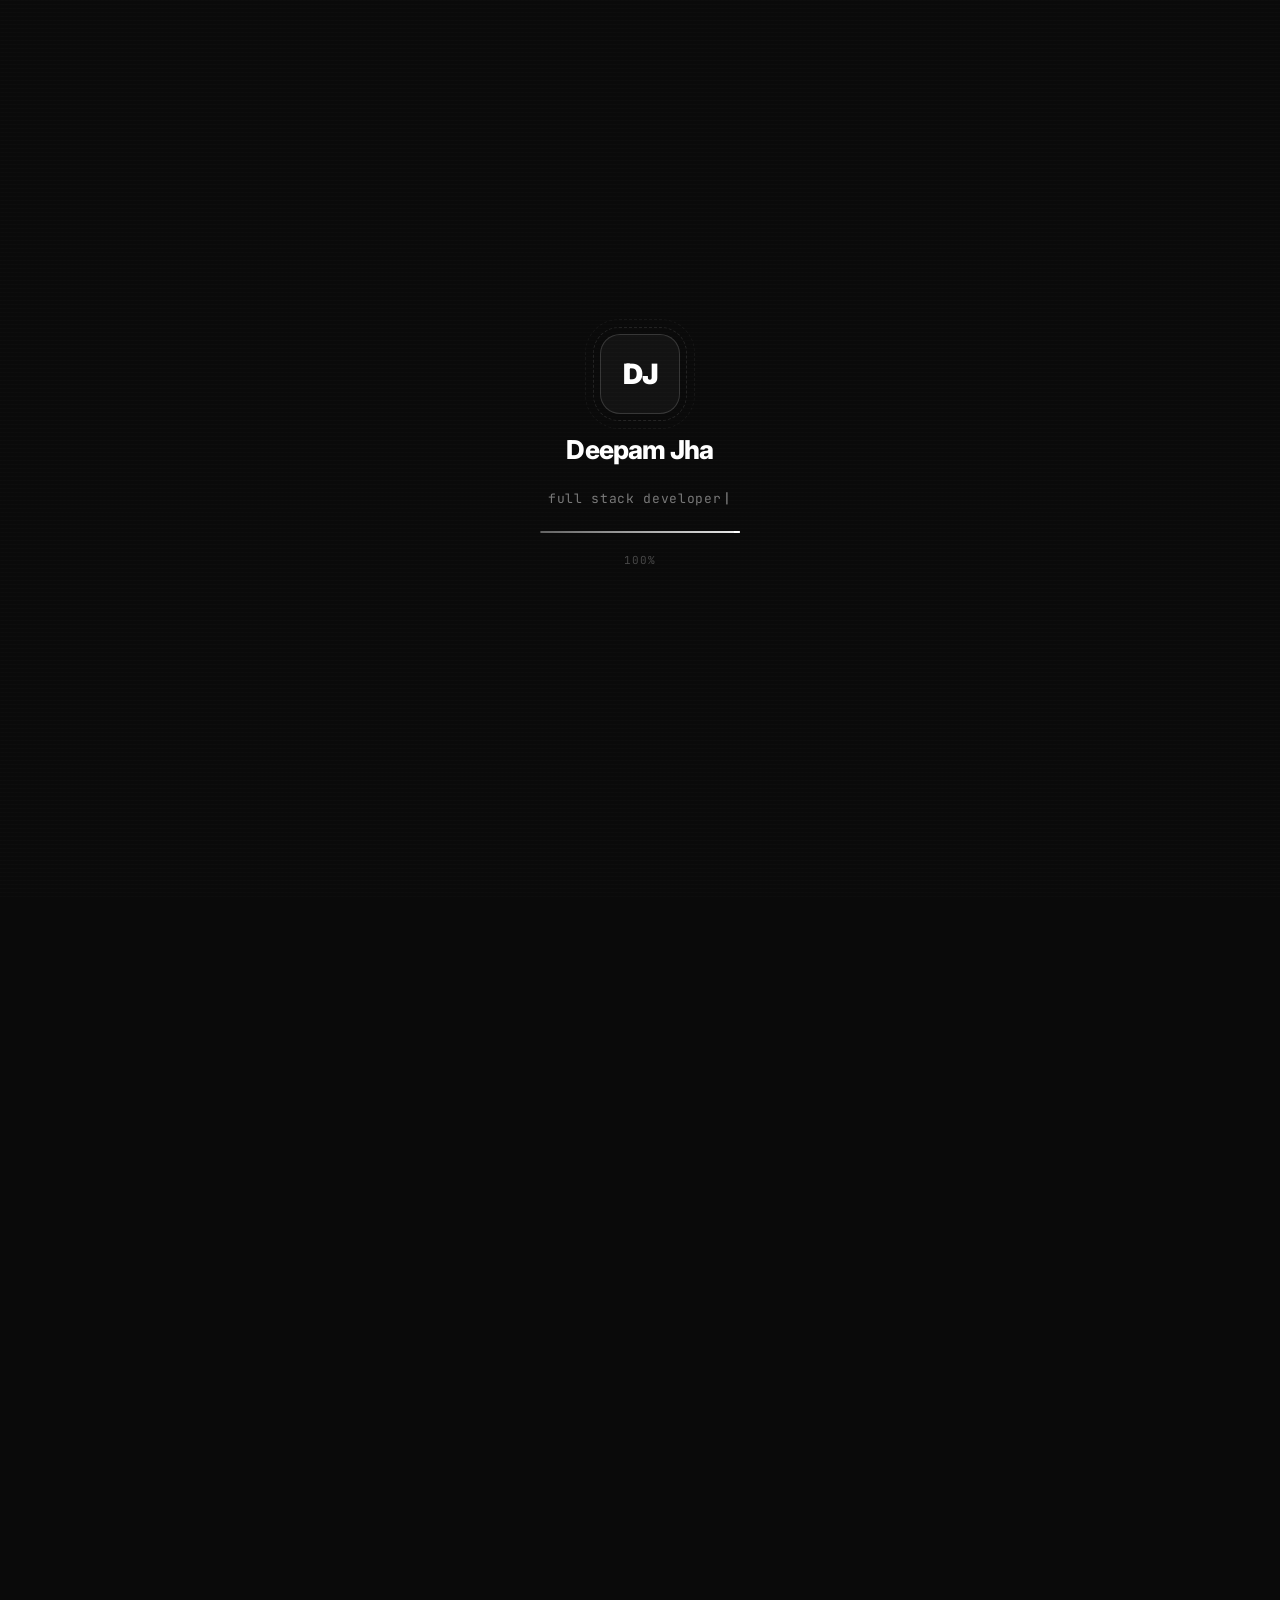
==== commit 3f3b3abf: "fix: remove Education section + fix bottom nav centering (left:0 right:0 margin:auto width:fit-conte" ====
--- a/index.html
+++ b/index.html
@@ -403,47 +403,6 @@
       </div>
     </section>
 
-    <!-- ===== EDUCATION ===== -->
-    <section class="card edu-section" id="education">
-      <span class="section-label">Education</span>
-      <div class="edu-list">
-
-        <div class="edu-item">
-          <div class="edu-logo">
-            <img src="https://upload.wikimedia.org/wikipedia/commons/thumb/3/3f/MAIT_logo.png/240px-MAIT_logo.png" alt="MAIT" class="edu-img" onerror="this.style.display='none';this.nextElementSibling.style.display='flex'"/>
-            <span class="edu-fallback" style="display:none">M</span>
-          </div>
-          <div class="edu-details">
-            <div class="edu-name">Maharaja Agrasen Institute of Technology</div>
-            <div class="edu-desc">B.Tech in Computer Science</div>
-          </div>
-          <div class="edu-date">2022 – 2026</div>
-        </div>
-
-        <div class="edu-item">
-          <div class="edu-logo edu-logo-plain">
-            <span class="edu-fallback">S</span>
-          </div>
-          <div class="edu-details">
-            <div class="edu-name">Springdale Public School</div>
-            <div class="edu-desc">Class XII (CBSE) – 88.4%</div>
-          </div>
-          <div class="edu-date">2020 – 2022</div>
-        </div>
-
-        <div class="edu-item">
-          <div class="edu-logo edu-logo-plain" style="background:linear-gradient(135deg,#1a3a5c,#2d6a9f)">
-            <span class="edu-fallback">D</span>
-          </div>
-          <div class="edu-details">
-            <div class="edu-name">Delhi Public School</div>
-            <div class="edu-desc">Class X (CBSE) – 93.2%</div>
-          </div>
-          <div class="edu-date">2008 – 2020</div>
-        </div>
-
-      </div>
-    </section>
 
     <!-- ===== CONTACT ===== -->
     <section class="card contact-section" id="contact">
--- a/style.css
+++ b/style.css
@@ -863,8 +863,10 @@
 .bottom-nav {
   position: fixed;
   bottom: 24px;
-  left: 50vw;
-  transform: translateX(-50%);
+  left: 0;
+  right: 0;
+  margin: 0 auto;
+  width: fit-content;
   z-index: 100;
   display: flex;
   align-items: center;
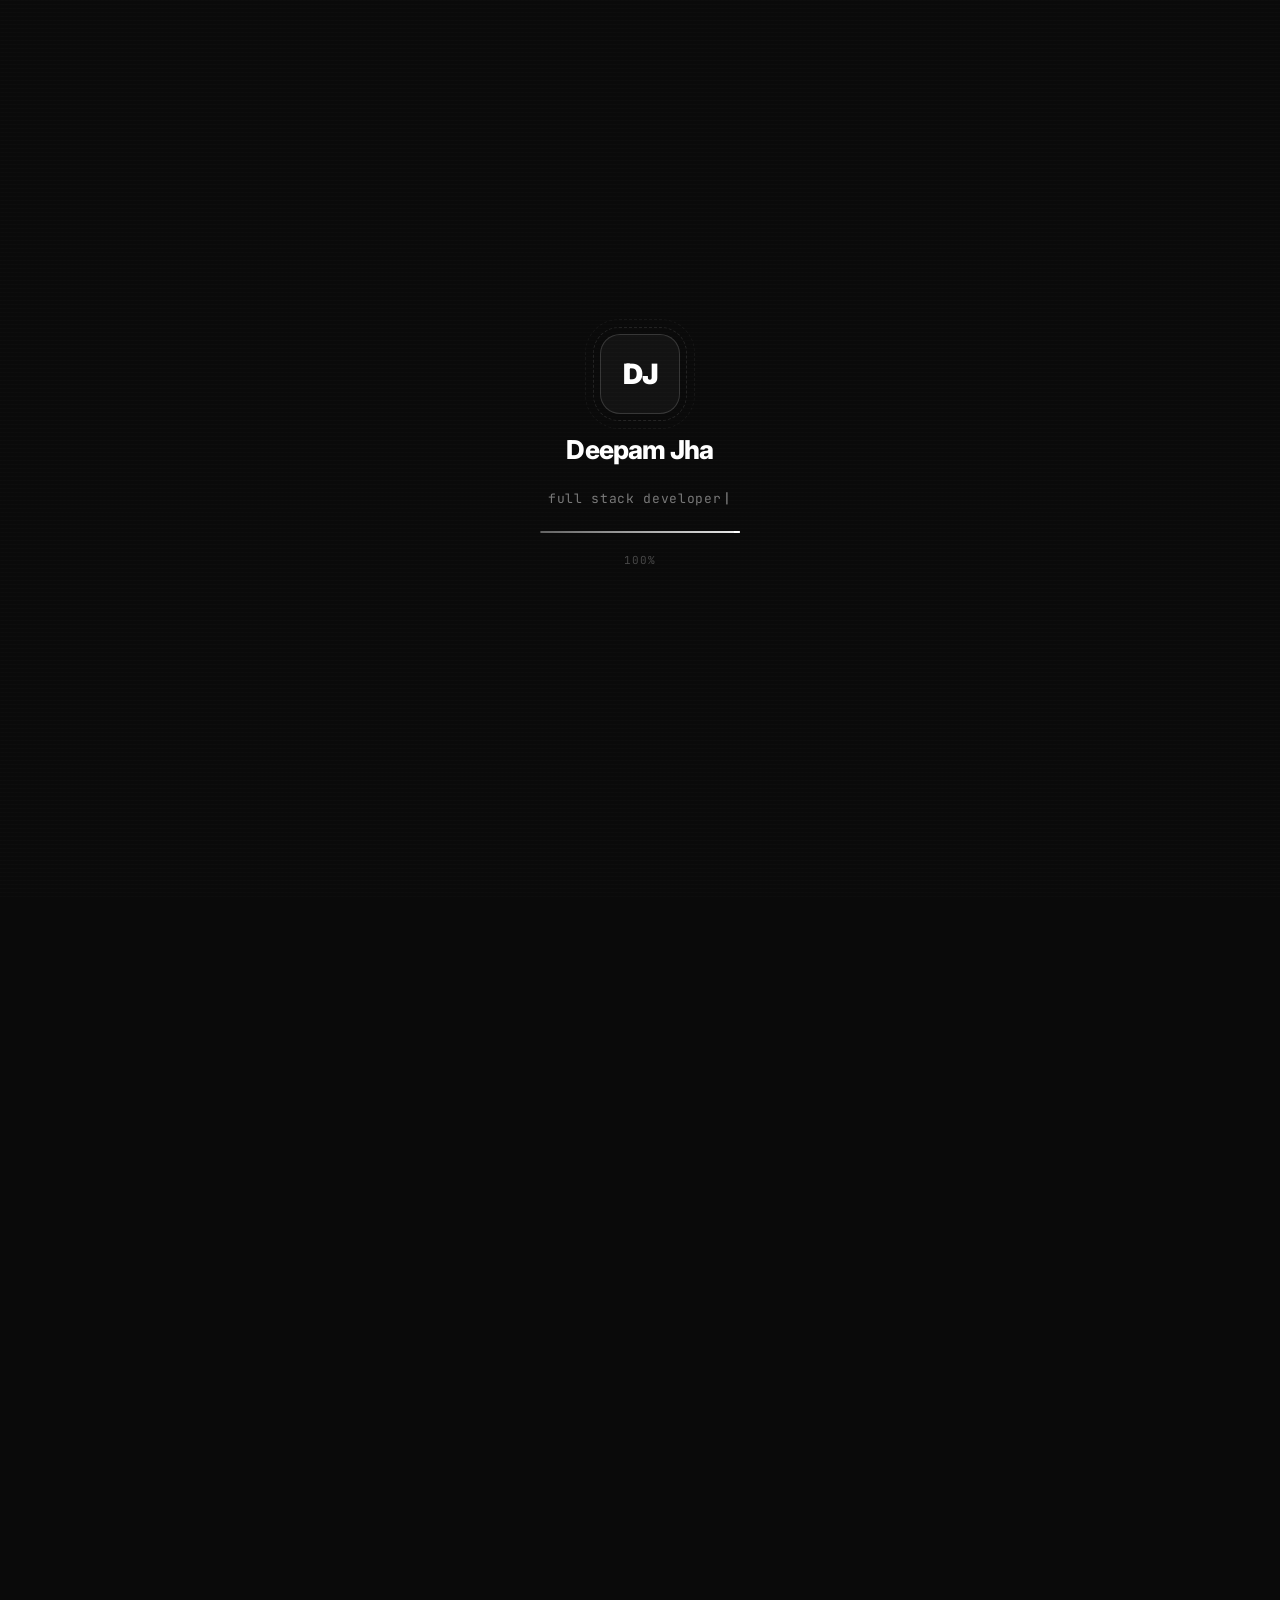
==== commit f4a5dcdb: "update projects section: keep Apple iPhone Clone and Verdant, add live links" ====
--- a/index.html
+++ b/index.html
@@ -163,7 +163,7 @@
             </div>
             <div class="exp-details">
               <div class="exp-header">
-                <span class="exp-company">Apple iPhone 3D Clone</span>
+                <span class="exp-company"><a href="https://i-phone-apple-clone.vercel.app/" target="_blank" style="color:inherit;text-decoration:none;">Apple iPhone 3D Clone <span style="font-size:12px;opacity:0.5">↗</span></a></span>
                 <span class="exp-type exp-type-live">● Live</span>
               </div>
               <div class="exp-tags">
@@ -180,73 +180,25 @@
             </div>
           </div>
 
-          <!-- Project 2: E-Commerce Platform -->
+          <!-- Project 2: Verdant -->
           <div class="exp-item">
-            <div class="exp-logo" style="background:linear-gradient(135deg,#0f4c81,#1a6bb5)">
-              <span style="font-size:20px;line-height:1">🛒</span>
+            <div class="exp-logo" style="background:linear-gradient(135deg,#064e3b,#047857)">
+              <span style="font-size:20px;line-height:1">🌿</span>
             </div>
             <div class="exp-details">
               <div class="exp-header">
-                <span class="exp-company">E-Commerce Platform</span>
+                <span class="exp-company"><a href="https://verdant-enterprise-climate-intellig.vercel.app/" target="_blank" style="color:inherit;text-decoration:none;">Verdant <span style="font-size:12px;opacity:0.5">↗</span></a></span>
                 <span class="exp-type exp-type-live">● Live</span>
               </div>
               <div class="exp-tags">
                 <span class="exp-tag">Next.js</span>
-                <span class="exp-tag">Stripe</span>
-                <span class="exp-tag">MongoDB</span>
-                <span class="exp-tag">Prisma</span>
+                <span class="exp-tag">Tailwind CSS</span>
+                <span class="exp-tag">PostgreSQL</span>
               </div>
               <ul class="exp-bullets">
-                <li>Full-stack storefront with dynamic product listings, cart, and Stripe checkout integration.</li>
-                <li>Built admin dashboard with real-time order management and analytics.</li>
-                <li>Optimised for Core Web Vitals — LCP under 1.2s on mobile.</li>
-              </ul>
-            </div>
-          </div>
-
-          <!-- Project 3: Café & Restaurant Website -->
-          <div class="exp-item">
-            <div class="exp-logo" style="background:linear-gradient(135deg,#5c3a1e,#8b5e3c)">
-              <span style="font-size:20px;line-height:1">☕</span>
-            </div>
-            <div class="exp-details">
-              <div class="exp-header">
-                <span class="exp-company">Café &amp; Restaurant Website</span>
-                <span class="exp-type">Client</span>
-              </div>
-              <div class="exp-tags">
-                <span class="exp-tag">React</span>
-                <span class="exp-tag">Framer Motion</span>
-                <span class="exp-tag">CSS Modules</span>
-              </div>
-              <ul class="exp-bullets">
-                <li>Pixel-perfect marketing site for a local café with online menu, reservations, and gallery.</li>
-                <li>Added smooth scroll-reveal animations and a custom parallax hero using Framer Motion.</li>
-                <li>Mobile-first design resulting in 40% increase in online reservations.</li>
-              </ul>
-            </div>
-          </div>
-
-          <!-- Project 4: Automobile Dealership Portal -->
-          <div class="exp-item">
-            <div class="exp-logo" style="background:linear-gradient(135deg,#1a1a2e,#16213e)">
-              <span style="font-size:20px;line-height:1">🚗</span>
-            </div>
-            <div class="exp-details">
-              <div class="exp-header">
-                <span class="exp-company">Automobile Dealership Portal</span>
-                <span class="exp-type">Freelance</span>
-              </div>
-              <div class="exp-tags">
-                <span class="exp-tag">Next.js</span>
-                <span class="exp-tag">Node.js</span>
-                <span class="exp-tag">PostgreSQL</span>
-                <span class="exp-tag">Tailwind CSS</span>
-              </div>
-              <ul class="exp-bullets">
-                <li>Multi-page dealership portal with vehicle listings, filter/search, and test-drive booking.</li>
-                <li>Integrated CMS for non-technical staff to manage inventory without code.</li>
-                <li>SEO-optimised pages with structured data — ranked on page 1 within 3 months.</li>
+                <li>B2B SaaS platform that gives enterprise sustainability teams real-time carbon intelligence.</li>
+                <li>Tracks emissions, supplier footprints, regulatory compliance, and ESG reporting.</li>
+                <li>Features an obsessively crafted, data-rich interface.</li>
               </ul>
             </div>
           </div>
